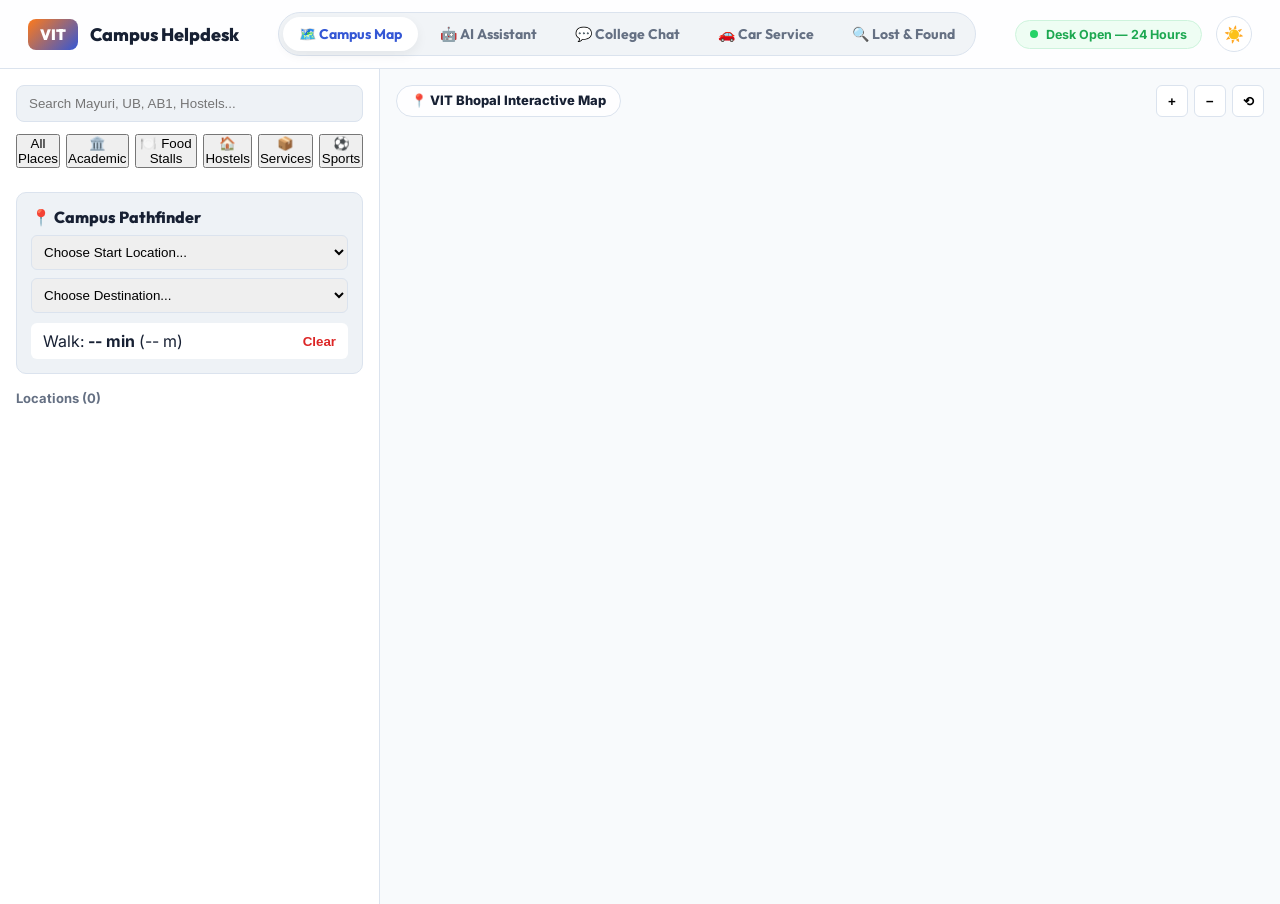
==== static/index.html @ ee166985 "Add explicit College Chat button in topbar navigation" ====
<!DOCTYPE html>
<html lang="en">
<head>
<meta charset="UTF-8">
<meta name="viewport" content="width=device-width, initial-scale=1.0">
<title>VIT Bhopal — Unified Campus Helpdesk</title>
<link rel="preconnect" href="https://fonts.googleapis.com">
<link href="https://fonts.googleapis.com/css2?family=Outfit:wght@500;600;700;800;900&family=Inter:wght@400;500;600;700&display=swap" rel="stylesheet">
<link rel="stylesheet" href="/map-assets/styles.css">
<style>
  :root {
    --bg-main: #eef2f6;
    --bg-panel: #ffffff;
    --bg-card: #ffffff;
    --bg-card-hover: #f8fafc;
    --border-line: #dbe3ee;
    --text-main: #172033;
    --text-muted: #657083;
    --vit-orange: #ff7a1a;
    --vit-orange-soft: #fff1e6;
    --vit-blue: #3457d5;
    --vit-green: #138a5b;
    --wa-green: #25d366;
    --wa-green-dark: #1da851;
    --shadow-main: 0 18px 45px rgba(34, 45, 70, 0.08);
  }

  body.dark-theme {
    --bg-main: #0f172a;
    --bg-panel: #1e293b;
    --bg-card: #1e293b;
    --bg-card-hover: #334155;
    --border-line: #334155;
    --text-main: #f8fafc;
    --text-muted: #94a3b8;
  }

  * { box-sizing: border-box; margin: 0; padding: 0; }
  body {
    background: var(--bg-main);
    color: var(--text-main);
    font-family: 'Inter', system-ui, sans-serif;
    min-height: 100vh;
    display: flex;
    flex-direction: column;
  }

  /* Top Navigation Bar */
  .topbar {
    position: sticky;
    top: 0;
    z-index: 100;
    display: flex;
    align-items: center;
    justify-content: space-between;
    gap: 16px;
    padding: 12px 28px;
    background: rgba(255, 255, 255, 0.92);
    border-bottom: 1px solid var(--border-line);
    backdrop-filter: blur(16px);
  }
  body.dark-theme .topbar {
    background: rgba(30, 41, 59, 0.92);
  }

  .brand {
    display: flex;
    align-items: center;
    gap: 12px;
    font-size: 18px;
    font-weight: 800;
    font-family: 'Outfit', sans-serif;
    cursor: pointer;
  }
  .brand-badge {
    background: linear-gradient(135deg, var(--vit-orange), var(--vit-blue));
    color: #fff;
    padding: 6px 12px;
    border-radius: 8px;
    font-size: 15px;
    font-weight: 900;
  }

  .nav-tabs {
    display: flex;
    gap: 6px;
    background: rgba(238, 242, 246, 0.8);
    padding: 4px;
    border-radius: 100px;
    border: 1px solid var(--border-line);
  }
  body.dark-theme .nav-tabs {
    background: rgba(15, 23, 42, 0.6);
  }

  .tab-btn {
    display: flex;
    align-items: center;
    gap: 8px;
    padding: 8px 16px;
    border-radius: 100px;
    border: none;
    background: transparent;
    color: var(--text-muted);
    font-family: 'Outfit', sans-serif;
    font-weight: 700;
    font-size: 14px;
    cursor: pointer;
    transition: all 0.2s ease;
  }
  .tab-btn:hover {
    color: var(--vit-blue);
    background: rgba(52, 87, 213, 0.08);
  }
  .tab-btn.active {
    background: var(--bg-panel);
    color: var(--vit-blue);
    box-shadow: 0 4px 12px rgba(0, 0, 0, 0.06);
  }

  .header-actions {
    display: flex;
    align-items: center;
    gap: 14px;
  }
  .status-pill-head {
    display: flex;
    align-items: center;
    gap: 8px;
    background: #eefdf3;
    color: var(--wa-green-dark);
    border: 1px solid #cdf3dc;
    padding: 6px 14px;
    border-radius: 100px;
    font-size: 12.5px;
    font-weight: 700;
  }
  .pulse-dot-head {
    width: 8px; height: 8px; border-radius: 50%;
    background: var(--wa-green);
    animation: pulseHead 2s infinite;
  }
  @keyframes pulseHead {
    0%, 100% { opacity: 1; transform: scale(1); }
    50% { opacity: 0.5; transform: scale(0.85); }
  }

  .theme-btn {
    background: var(--bg-panel);
    border: 1px solid var(--border-line);
    color: var(--text-main);
    width: 36px; height: 36px;
    border-radius: 50%;
    display: grid; place-items: center;
    cursor: pointer; font-size: 16px;
  }

  /* Main Single-Page Container */
  .main-app-container {
    flex: 1;
    display: flex;
    flex-direction: column;
    width: 100%;
  }

  /* Section Wrappers */
  .app-section {
    display: none;
    width: 100%;
    flex: 1;
    animation: fadeIn 0.25s ease-out;
  }
  .app-section.active {
    display: flex;
    flex-direction: column;
  }
  @keyframes fadeIn {
    from { opacity: 0; transform: translateY(6px); }
    to { opacity: 1; transform: translateY(0); }
  }

  /* --- MAP SECTION STYLES --- */
  .map-section-wrap {
    display: flex;
    height: calc(100vh - 65px);
    width: 100%;
    overflow: hidden;
  }

  /* --- CHATBOT SECTION STYLES --- */
  .chat-section-wrap {
    max-width: 1100px;
    width: calc(100% - 32px);
    margin: 24px auto 40px;
    background: var(--bg-panel);
    border: 1px solid var(--border-line);
    border-radius: 16px;
    box-shadow: var(--shadow-main);
    overflow: hidden;
    display: flex;
    flex-direction: column;
    min-height: 620px;
  }
  .chat-mode-tabs {
    display: flex;
    border-bottom: 1px solid var(--border-line);
    background: rgba(0, 0, 0, 0.02);
  }
  .chat-mode-btn {
    flex: 1;
    padding: 16px;
    border: none;
    background: transparent;
    font-family: 'Outfit', sans-serif;
    font-weight: 800;
    font-size: 15px;
    color: var(--text-muted);
    cursor: pointer;
    border-bottom: 3px solid transparent;
  }
  .chat-mode-btn.active {
    color: var(--vit-blue);
    border-bottom-color: var(--vit-blue);
    background: var(--bg-panel);
  }

  .ai-chat-body {
    display: flex;
    flex-direction: column;
    height: 540px;
  }
  .chat-messages-container {
    flex: 1;
    padding: 20px;
    overflow-y: auto;
    display: flex;
    flex-direction: column;
    gap: 16px;
  }
  .chat-bubble {
    max-width: 78%;
    padding: 14px 18px;
    border-radius: 14px;
    font-size: 14.5px;
    line-height: 1.6;
  }
  .chat-bubble.user {
    align-self: flex-end;
    background: var(--vit-blue);
    color: #fff;
    border-bottom-right-radius: 4px;
  }
  .chat-bubble.ai {
    align-self: flex-start;
    background: var(--bg-card-hover);
    border: 1px solid var(--border-line);
    color: var(--text-main);
    border-bottom-left-radius: 4px;
  }
  .dept-tag {
    display: inline-block;
    background: var(--vit-orange-soft);
    color: var(--vit-orange);
    font-weight: 800;
    font-size: 11px;
    padding: 3px 8px;
    border-radius: 6px;
    margin-bottom: 6px;
  }

  .chat-input-bar {
    display: flex;
    gap: 12px;
    padding: 16px 20px;
    border-top: 1px solid var(--border-line);
    background: var(--bg-panel);
  }
  .chat-input-bar input {
    flex: 1;
    padding: 12px 18px;
    border-radius: 100px;
    border: 1px solid var(--border-line);
    outline: none;
    font-size: 14.5px;
    background: var(--bg-main);
    color: var(--text-main);
  }
  .chat-send-btn {
    background: var(--vit-blue);
    color: #fff;
    border: none;
    padding: 12px 24px;
    border-radius: 100px;
    font-family: 'Outfit', sans-serif;
    font-weight: 800;
    cursor: pointer;
  }

  .student-iframe-container {
    width: 100%;
    height: 560px;
    border: none;
  }

  /* --- CAB SECTION STYLES --- */
  .cab-section-wrap {
    max-width: 1180px;
    width: calc(100% - 32px);
    margin: 24px auto 40px;
  }
  .cab-header {
    display: flex;
    justify-content: space-between;
    align-items: center;
    flex-wrap: wrap;
    gap: 16px;
    margin-bottom: 24px;
  }
  .cab-header h1 {
    font-family: 'Outfit', sans-serif;
    font-size: 28px;
    font-weight: 800;
  }
  .cab-controls {
    display: flex;
    gap: 12px;
    flex-wrap: wrap;
    margin-bottom: 24px;
    align-items: center;
  }
  .cab-search-input {
    flex: 1;
    min-width: 240px;
    padding: 12px 16px;
    border-radius: 10px;
    border: 1px solid var(--border-line);
    background: var(--bg-panel);
    color: var(--text-main);
    outline: none;
  }
  .fuel-chip-btn {
    background: var(--bg-panel);
    border: 1px solid var(--border-line);
    color: var(--text-muted);
    padding: 9px 14px;
    border-radius: 8px;
    cursor: pointer;
    font-weight: 700;
    font-size: 13px;
  }
  .fuel-chip-btn.active {
    background: var(--vit-orange-soft);
    border-color: var(--vit-orange);
    color: var(--vit-orange);
  }

  .cab-grid {
    display: grid;
    grid-template-columns: repeat(auto-fill, minmax(260px, 1fr));
    gap: 20px;
  }
  .cab-card {
    background: var(--bg-panel);
    border: 1px solid var(--border-line);
    border-radius: 12px;
    overflow: hidden;
    display: flex;
    flex-direction: column;
    box-shadow: var(--shadow-main);
    transition: transform 0.2s ease;
  }
  .cab-card:hover {
    transform: translateY(-4px);
  }
  .cab-card-img {
    aspect-ratio: 4/3;
    width: 100%;
    object-fit: cover;
    background: #cbd5e1;
  }
  .cab-card-body {
    padding: 16px;
    display: flex;
    flex-direction: column;
    gap: 8px;
    flex: 1;
  }
  .cab-card-body h3 {
    font-family: 'Outfit', sans-serif;
    font-size: 18px;
    font-weight: 800;
  }
  .cab-price {
    font-size: 20px;
    font-weight: 900;
    color: var(--text-main);
  }
  .wa-book-btn {
    margin-top: auto;
    background: var(--wa-green);
    color: #fff;
    text-decoration: none;
    text-align: center;
    padding: 11px;
    border-radius: 8px;
    font-weight: 800;
    display: flex;
    align-items: center;
    justify-content: center;
    gap: 8px;
  }
  .wa-book-btn:hover {
    background: var(--wa-green-dark);
  }

  /* --- LOST & FOUND SECTION STYLES --- */
  .lf-section-wrap {
    max-width: 1100px;
    width: calc(100% - 32px);
    margin: 24px auto 40px;
    display: flex;
    flex-direction: column;
    gap: 24px;
  }
  .lf-header h1 {
    font-family: 'Outfit', sans-serif;
    font-size: 28px;
    font-weight: 800;
  }
  .lf-card-panel {
    background: var(--bg-panel);
    border: 1px solid var(--border-line);
    border-radius: 14px;
    padding: 24px;
    box-shadow: var(--shadow-main);
  }
  .lf-form-grid {
    display: grid;
    grid-template-columns: repeat(auto-fit, minmax(220px, 1fr));
    gap: 16px;
    margin-top: 16px;
  }
  .form-group {
    display: flex;
    flex-direction: column;
    gap: 6px;
  }
  .form-group label {
    font-size: 13px;
    font-weight: 700;
    color: var(--text-muted);
  }
  .form-group input, .form-group select, .form-group textarea {
    padding: 10px 14px;
    border-radius: 8px;
    border: 1px solid var(--border-line);
    background: var(--bg-main);
    color: var(--text-main);
    outline: none;
    font-family: inherit;
  }
  .lf-submit-btn {
    background: var(--vit-blue);
    color: #fff;
    border: none;
    padding: 12px 24px;
    border-radius: 8px;
    font-family: 'Outfit', sans-serif;
    font-weight: 800;
    cursor: pointer;
    margin-top: 16px;
  }

  .match-alert-box {
    background: #eff6ff;
    border: 1px solid #bfdbfe;
    border-radius: 12px;
    padding: 16px;
    margin-top: 16px;
  }
  .match-alert-box h4 {
    color: #1e40af;
    margin-bottom: 8px;
  }

  .items-list-grid {
    display: grid;
    grid-template-columns: repeat(auto-fill, minmax(300px, 1fr));
    gap: 16px;
    margin-top: 16px;
  }
  .item-card {
    background: var(--bg-main);
    border: 1px solid var(--border-line);
    border-radius: 10px;
    padding: 16px;
    display: flex;
    flex-direction: column;
    gap: 8px;
  }
  .item-tag-lost { background: #fee2e2; color: #991b1b; padding: 3px 8px; border-radius: 6px; font-weight: 800; font-size: 11px; align-self: flex-start; }
  .item-tag-found { background: #dcfce7; color: #166534; padding: 3px 8px; border-radius: 6px; font-weight: 800; font-size: 11px; align-self: flex-start; }
  .item-tag-resolved { background: #e2e8f0; color: #475569; padding: 3px 8px; border-radius: 6px; font-weight: 800; font-size: 11px; align-self: flex-start; }

  @media (max-width: 860px) {
    .topbar { flex-direction: column; align-items: flex-start; gap: 12px; }
    .nav-tabs { width: 100%; overflow-x: auto; }
    .map-section-wrap { height: auto; flex-direction: column; }
  }
</style>
</head>
<body class="light-theme">

<!-- Unified Topbar -->
<header class="topbar">
  <div class="brand" onclick="switchTab('map')">
    <span class="brand-badge">VIT</span>
    <span>Campus Helpdesk</span>
  </div>

  <nav class="nav-tabs">
    <button class="tab-btn active" data-tab="map" onclick="switchTab('map')">🗺️ Campus Map</button>
    <button class="tab-btn" data-tab="chat" onclick="switchTab('chat')">🤖 AI Assistant</button>
    <button class="tab-btn" data-tab="community" onclick="switchTab('community')">💬 College Chat</button>
    <button class="tab-btn" data-tab="cabs" onclick="switchTab('cabs')">🚗 Car Service</button>
    <button class="tab-btn" data-tab="lostfound" onclick="switchTab('lostfound')">🔍 Lost & Found</button>
  </nav>

  <div class="header-actions">
    <div class="status-pill-head">
      <span class="pulse-dot-head"></span> Desk Open — 24 Hours
    </div>
    <button class="theme-btn" id="themeToggleBtn" title="Toggle Theme">☀️</button>
  </div>
</header>

<!-- Main Container for All 4 Single Page Features -->
<div class="main-app-container">

  <!-- ================= SECTION 1: CAMPUS MAP ================= -->
  <section id="section-map" class="app-section active">
    <div class="map-section-wrap">
      <!-- Sidebar Control Panel -->
      <aside class="sidebar-panel" style="width: 380px; shrink: 0; overflow-y: auto; background: var(--bg-panel); border-right: 1px solid var(--border-line); padding: 16px;">
        <div class="panel-section search-section">
          <div class="search-input-wrapper" style="position: relative; margin-bottom: 12px;">
            <input type="text" id="searchInput" placeholder="Search Mayuri, UB, AB1, Hostels..." style="width: 100%; padding: 10px 12px; border-radius: 8px; border: 1px solid var(--border-line); outline: none; background: var(--bg-main); color: var(--text-main);" />
          </div>

          <div class="filter-scroll" style="display: flex; gap: 6px; overflow-x: auto; padding-bottom: 8px;">
            <button class="filter-chip active" data-cat="all">All Places</button>
            <button class="filter-chip" data-cat="academic">🏛️ Academic</button>
            <button class="filter-chip" data-cat="food">🍽️ Food Stalls</button>
            <button class="filter-chip" data-cat="hostel">🏠 Hostels</button>
            <button class="filter-chip" data-cat="services">📦 Services</button>
            <button class="filter-chip" data-cat="sports">⚽ Sports</button>
          </div>
        </div>

        <!-- Campus Pathfinder -->
        <div class="panel-section route-section" style="margin-top: 16px; padding: 14px; background: var(--bg-main); border-radius: 10px; border: 1px solid var(--border-line);">
          <div style="font-weight: 800; font-family: 'Outfit', sans-serif; margin-bottom: 8px; display: flex; align-items: center; gap: 6px;">📍 Campus Pathfinder</div>
          <div class="route-inputs" style="display: flex; flex-direction: column; gap: 8px;">
            <select id="routeStart" style="padding: 8px; border-radius: 6px; border: 1px solid var(--border-line); outline: none;"><option value="">Choose Start Location...</option></select>
            <select id="routeEnd" style="padding: 8px; border-radius: 6px; border: 1px solid var(--border-line); outline: none;"><option value="">Choose Destination...</option></select>
          </div>
          <div id="routeInfo" class="route-info hidden" style="margin-top: 10px; display: flex; justify-content: space-between; align-items: center; background: var(--bg-panel); padding: 8px 12px; border-radius: 6px;">
            <div>Walk: <strong id="routeTime">-- min</strong> (<span id="routeDist">-- m</span>)</div>
            <button id="clearRouteBtn" style="background: none; border: none; color: #dc2626; font-weight: 800; cursor: pointer;">Clear</button>
          </div>
        </div>

        <!-- Building Cards List -->
        <div style="margin-top: 16px;">
          <div style="font-size: 13px; font-weight: 700; color: var(--text-muted); margin-bottom: 8px;">Locations (<span id="locationCount">0</span>)</div>
          <div class="building-list" id="buildingList" style="display: flex; flex-direction: column; gap: 8px;"></div>
        </div>
      </aside>

      <!-- Interactive Map Viewport -->
      <section class="map-viewport-container" style="flex: 1; position: relative; background: #f8fafc;">
        <div class="map-toolbar" style="position: absolute; top: 16px; left: 16px; right: 16px; z-index: 10; display: flex; justify-content: space-between; pointer-events: none;">
          <div style="background: rgba(255,255,255,0.9); padding: 6px 14px; border-radius: 100px; font-weight: 800; font-size: 13px; pointer-events: auto; border: 1px solid var(--border-line);">📍 VIT Bhopal Interactive Map</div>
          <div style="display: flex; gap: 6px; pointer-events: auto;">
            <button id="zoomInBtn" class="zoom-btn" style="width:32px; height:32px; border-radius:6px; border:1px solid var(--border-line); background:#fff; font-weight:800; cursor:pointer;">+</button>
            <button id="zoomOutBtn" class="zoom-btn" style="width:32px; height:32px; border-radius:6px; border:1px solid var(--border-line); background:#fff; font-weight:800; cursor:pointer;">−</button>
            <button id="resetMapBtn" class="zoom-btn" style="width:32px; height:32px; border-radius:6px; border:1px solid var(--border-line); background:#fff; font-weight:800; cursor:pointer;">⟲</button>
          </div>
        </div>

        <div class="map-stage" id="mapStage" style="width: 100%; height: 100%; overflow: auto; display: flex; justify-content: center; align-items: center;">
          <div class="map-canvas-wrapper" id="mapWrapper">
            <svg id="campusSvgMap" class="campus-svg" viewBox="0 0 1400 900" xmlns="http://www.w3.org/2000/svg" style="max-width: 100%; height: auto;">
              <defs>
                <linearGradient id="lawnGrad" x1="0%" y1="0%" x2="100%" y2="100%">
                  <stop offset="0%" stop-color="#eefdf3"/>
                  <stop offset="100%" stop-color="#dcfce7"/>
                </linearGradient>
              </defs>

              <rect width="1400" height="900" fill="#ffffff" class="map-bg-surface"/>
              <path d="M 120 120 Q 400 80 650 180 T 1150 220 L 1180 780 Q 800 850 380 800 Z" fill="url(#lawnGrad)" stroke="#bbf7d0" stroke-width="2"/>
              <path d="M 220 220 L 520 220 L 520 480 L 220 480 Z" fill="#dcfce7" stroke="#86efac" stroke-width="1.5"/>
              <path d="M 680 500 C 750 450, 950 480, 1050 580 C 1100 680, 900 800, 750 750 C 650 700, 620 580, 680 500 Z" fill="#e0f2fe" stroke="#7dd3fc" stroke-width="2"/>

              <!-- Main Roads -->
              <path d="M 50 820 Q 200 800 350 780 L 400 720 L 400 250 L 480 180 L 850 180 L 980 230 L 1020 480 L 1020 700 L 400 720" fill="none" stroke="#e2e8f0" stroke-width="48" stroke-linejoin="round" stroke-linecap="round"/>
              <path d="M 50 820 Q 200 800 350 780 L 400 720 L 400 250 L 480 180 L 850 180 L 980 230 L 1020 480 L 1020 700 L 400 720" fill="none" stroke="#475569" stroke-width="36" stroke-linejoin="round" stroke-linecap="round"/>
              <path d="M 50 820 Q 200 800 350 780 L 400 720 L 400 250 L 480 180 L 850 180 L 980 230 L 1020 480 L 1020 700 L 400 720" fill="none" stroke="#f59e0b" stroke-width="2.5" stroke-dasharray="10 10"/>

              <path d="M 400 450 L 720 450 L 720 700" fill="none" stroke="#64748b" stroke-width="24" stroke-linejoin="round"/>
              <path d="M 720 450 L 980 230" fill="none" stroke="#64748b" stroke-width="20" stroke-linejoin="round"/>

              <path id="routePolyline" d="" fill="none" stroke="#0284c7" stroke-width="8" stroke-linecap="round" stroke-linejoin="round"/>

              <g id="svgBuildingsGroup">
                <!-- AB1 -->
                <g class="building-node" data-id="ab1" transform="translate(670, 110)" style="cursor:pointer;">
                  <rect x="0" y="0" width="180" height="95" rx="8" fill="#ffffff" stroke="#ff7a1a" stroke-width="3"/>
                  <text x="90" y="50" fill="#1c1f26" font-family="'Outfit', sans-serif" font-weight="900" font-size="16" text-anchor="middle">AB1</text>
                  <text x="90" y="115" fill="#1c1f26" font-family="'Outfit', sans-serif" font-weight="700" font-size="13" text-anchor="middle">Academic Block 1</text>
                </g>

                <!-- Mayuri AB -->
                <g class="building-node food-node" data-id="mayuri_ab" transform="translate(630, 175)" style="cursor:pointer;">
                  <rect x="0" y="0" width="70" height="40" rx="6" fill="#fff7ed" stroke="#f97316" stroke-width="2"/>
                  <text x="35" y="24" fill="#ea580c" font-family="'Outfit', sans-serif" font-weight="800" font-size="11" text-anchor="middle">MAYURI</text>
                </g>

                <!-- UB -->
                <g class="building-node food-node" data-id="ub_ab" transform="translate(675, 230)" style="cursor:pointer;">
                  <circle cx="25" cy="25" r="22" fill="#dcfce7" stroke="#16a34a" stroke-width="2"/>
                  <text x="25" y="28" fill="#15803d" font-family="'Outfit', sans-serif" font-weight="800" font-size="11" text-anchor="middle">UB 🌳</text>
                </g>

                <!-- AB Dakshin -->
                <g class="building-node food-node" data-id="ab_dakshin" transform="translate(860, 205)" style="cursor:pointer;">
                  <rect x="0" y="0" width="75" height="38" rx="6" fill="#fef3c7" stroke="#d97706" stroke-width="2"/>
                  <text x="37" y="23" fill="#b45309" font-family="'Outfit', sans-serif" font-weight="800" font-size="10" text-anchor="middle">DAKSHIN</text>
                </g>

                <!-- AB2 -->
                <g class="building-node" data-id="ab2" transform="translate(980, 110)" style="cursor:pointer;">
                  <rect x="0" y="0" width="130" height="75" rx="6" fill="#ffffff" stroke="#2563eb" stroke-width="2"/>
                  <text x="65" y="43" fill="#1d4ed8" font-family="'Outfit', sans-serif" font-weight="800" font-size="14" text-anchor="middle">AB2</text>
                  <text x="65" y="94" fill="#1c1f26" font-family="'Outfit', sans-serif" font-weight="700" font-size="12" text-anchor="middle">Academic Block 2</text>
                </g>

                <!-- Mayuri AB2 -->
                <g class="building-node food-node" data-id="mayuri_ab2" transform="translate(1045, 195)" style="cursor:pointer;">
                  <rect x="0" y="0" width="75" height="38" rx="6" fill="#fff7ed" stroke="#f97316" stroke-width="2"/>
                  <text x="37" y="23" fill="#ea580c" font-family="'Outfit', sans-serif" font-weight="800" font-size="10" text-anchor="middle">MAYURI AB2</text>
                </g>

                <!-- Architecture -->
                <g class="building-node" data-id="archblock" transform="translate(920, 270)" style="cursor:pointer;">
                  <rect x="0" y="0" width="110" height="110" rx="6" fill="#ffffff" stroke="#0284c7" stroke-width="2"/>
                  <text x="55" y="60" fill="#0284c7" font-family="'Outfit', sans-serif" font-weight="800" font-size="12" text-anchor="middle">ARCHITECTURE</text>
                </g>

                <!-- Library -->
                <g class="building-node" data-id="library" transform="translate(720, 260)" style="cursor:pointer;">
                  <circle cx="45" cy="45" r="40" fill="#ffffff" stroke="#9333ea" stroke-width="2"/>
                  <text x="45" y="50" fill="#7e22ce" font-family="'Outfit', sans-serif" font-weight="800" font-size="11" text-anchor="middle">LIBRARY 📚</text>
                </g>

                <!-- Bistro -->
                <g class="building-node food-node" data-id="bistro" transform="translate(545, 360)" style="cursor:pointer;">
                  <rect x="0" y="0" width="70" height="38" rx="6" fill="#fcf6bd" stroke="#eab308" stroke-width="2"/>
                  <text x="35" y="23" fill="#a16207" font-family="'Outfit', sans-serif" font-weight="800" font-size="11" text-anchor="middle">BISTRO 🍕</text>
                </g>

                <!-- Food Court -->
                <g class="building-node" data-id="foodcourt" transform="translate(420, 400)" style="cursor:pointer;">
                  <rect x="0" y="0" width="150" height="85" rx="8" fill="#ffffff" stroke="#ea580c" stroke-width="2"/>
                  <text x="75" y="48" fill="#ea580c" font-family="'Outfit', sans-serif" font-weight="800" font-size="12" text-anchor="middle">FOOD COURT 🍽️</text>
                </g>

                <!-- Parcel Hub -->
                <g class="building-node" data-id="parcel" transform="translate(600, 420)" style="cursor:pointer;">
                  <rect x="0" y="0" width="70" height="48" rx="6" fill="#ffffff" stroke="#d97706" stroke-width="2"/>
                  <text x="35" y="28" font-size="16" text-anchor="middle">📦</text>
                </g>

                <!-- Boys Hostels -->
                <g class="building-node" data-id="boyshostel" transform="translate(980, 520)" style="cursor:pointer;">
                  <rect x="0" y="0" width="150" height="130" rx="8" fill="#ffffff" stroke="#059669" stroke-width="2"/>
                  <text x="75" y="70" fill="#059669" font-family="'Outfit', sans-serif" font-weight="800" font-size="13" text-anchor="middle">BOYS HOSTELS</text>
                </g>

                <!-- Girls Hostels -->
                <g class="building-node" data-id="girlshostel" transform="translate(740, 560)" style="cursor:pointer;">
                  <rect x="0" y="0" width="130" height="100" rx="8" fill="#ffffff" stroke="#db2777" stroke-width="2"/>
                  <text x="65" y="55" fill="#db2777" font-family="'Outfit', sans-serif" font-weight="800" font-size="12" text-anchor="middle">GIRLS HOSTELS</text>
                </g>

                <!-- Health & Pharmacy -->
                <g class="building-node" data-id="pharmacy" transform="translate(260, 310)" style="cursor:pointer;">
                  <circle cx="35" cy="35" r="28" fill="#ffffff" stroke="#dc2626" stroke-width="2"/>
                  <text x="35" y="40" fill="#dc2626" font-size="18" text-anchor="middle">🩺</text>
                </g>

                <!-- Sports Complex -->
                <g class="building-node" data-id="sports" transform="translate(480, 560)" style="cursor:pointer;">
                  <rect x="0" y="0" width="170" height="100" rx="10" fill="#166534" stroke="#22c55e" stroke-width="2"/>
                  <text x="85" y="55" fill="#ffffff" font-family="'Outfit', sans-serif" font-weight="800" font-size="13" text-anchor="middle">SPORTS COMPLEX ⚽</text>
                </g>

                <!-- Main Gate -->
                <g class="building-node" data-id="maingate" transform="translate(180, 750)" style="cursor:pointer;">
                  <rect x="0" y="0" width="90" height="50" rx="6" fill="#ffffff" stroke="#475569" stroke-width="2"/>
                  <text x="45" y="32" fill="#475569" font-size="16" text-anchor="middle">🛡️ MAIN GATE</text>
                </g>
              </g>

              <g id="svgPinsGroup"></g>
            </svg>
          </div>
        </div>
      </section>
    </div>
  </section>

  <!-- ================= SECTION 2: CHATBOT ================= -->
  <section id="section-chat" class="app-section">
    <div class="chat-section-wrap">
      <div class="chat-mode-tabs">
        <button class="chat-mode-btn active" id="modeAiBtn" onclick="switchChatMode('ai')">🤖 University AI Assistant</button>
        <button class="chat-mode-btn" id="modeLiveBtn" onclick="switchChatMode('live')">💬 Live Student Chat Room</button>
      </div>

      <!-- AI Assistant Tab -->
      <div id="chat-mode-ai" class="ai-chat-body">
        <div class="chat-messages-container" id="aiChatMessages">
          <div class="chat-bubble ai">
            <span class="dept-tag">AI Helpdesk</span><br>
            Hello! I am your VIT Bhopal AI Campus Assistant. Ask me anything about admissions, hostels, examinations, fee structure, or campus facilities!
          </div>
        </div>
        <form class="chat-input-bar" id="aiChatForm" onsubmit="handleAiChatSubmit(event)">
          <input type="text" id="aiChatInput" placeholder="Ask a question (e.g., hostel mess rules, cab booking, library hours)..." required />
          <button type="submit" class="chat-send-btn">Send Q&amp;A</button>
        </form>
      </div>

      <!-- Live Student Chat Tab -->
      <div id="chat-mode-live" style="display: none; flex-direction: column; height: 540px;">
        <div class="chat-messages-container" id="communityChatMessages" style="flex: 1; padding: 20px; overflow-y: auto; display: flex; flex-direction: column; gap: 12px;">
          <!-- Loaded dynamically from /api/community-chat -->
        </div>
        <form class="chat-input-bar" id="communityChatForm" onsubmit="handleCommunityChatSubmit(event)" style="display: flex; gap: 8px;">
          <input type="text" id="commStudentName" placeholder="Your Name" value="Student" style="width: 140px; shrink: 0; padding: 12px 14px; border-radius: 100px; border: 1px solid var(--border-line); outline: none; font-size: 14px;" required />
          <input type="text" id="commMsgInput" placeholder="Type a message to the student community..." style="flex: 1; padding: 12px 18px; border-radius: 100px; border: 1px solid var(--border-line); outline: none; font-size: 14.5px;" required />
          <button type="submit" class="chat-send-btn">Post 💬</button>
        </form>
      </div>
    </div>
  </section>

  <!-- ================= SECTION 2B: COLLEGE COMMUNITY CHAT ================= -->
  <section id="section-community" class="app-section">
    <div class="chat-section-wrap">
      <div style="padding: 16px 20px; border-bottom: 1px solid var(--border-line); background: var(--bg-panel); display: flex; justify-content: space-between; align-items: center;">
        <div>
          <h2 style="font-family: 'Outfit', sans-serif; font-size: 20px; font-weight: 800;">💬 Live Student College Chat</h2>
          <p style="color: var(--text-muted); font-size: 13px; margin-top: 2px;">Real-time student discussions, cab sharing, and campus announcements</p>
        </div>
        <span class="status-pill-head">● Live Feed</span>
      </div>

      <div style="display: flex; flex-direction: column; height: 520px;">
        <div class="chat-messages-container" id="sectionCommunityMessages" style="flex: 1; padding: 20px; overflow-y: auto; display: flex; flex-direction: column; gap: 12px;">
          <!-- Loaded dynamically from /api/community-chat -->
        </div>
        <form class="chat-input-bar" id="sectionCommunityForm" onsubmit="handleSectionCommunitySubmit(event)" style="display: flex; gap: 8px;">
          <input type="text" id="secCommStudentName" placeholder="Your Name" value="Student" style="width: 140px; shrink: 0; padding: 12px 14px; border-radius: 100px; border: 1px solid var(--border-line); outline: none; font-size: 14px;" required />
          <input type="text" id="secCommMsgInput" placeholder="Type a message to the student community..." style="flex: 1; padding: 12px 18px; border-radius: 100px; border: 1px solid var(--border-line); outline: none; font-size: 14.5px;" required />
          <button type="submit" class="chat-send-btn">Post Message 💬</button>
        </form>
      </div>
    </div>
  </section>

  <!-- ================= SECTION 3: CAR SERVICE & CABS ================= -->
  <section id="section-cabs" class="app-section">
    <div class="cab-section-wrap">
      <div class="cab-header">
        <div>
          <h1>🚗 Campus Cab &amp; Car Service</h1>
          <p style="color: var(--text-muted); margin-top: 4px;">24/7 Verified Campus Cabs, Self-Drive Cars, and Instant WhatsApp Desk</p>
        </div>
        <div class="status-pill-head">
          <span class="pulse-dot-head"></span> 8 Vehicles Available
        </div>
      </div>

      <div class="cab-controls">
        <input type="text" id="cabSearchInput" class="cab-search-input" placeholder="Search vehicle (Creta, Ertiga, Brezza...)" oninput="renderCabs()" />
        <div style="display: flex; gap: 6px;">
          <button class="fuel-chip-btn active" data-fuel="all" onclick="filterFuel(this, 'all')">All Fuels</button>
          <button class="fuel-chip-btn" data-fuel="petrol" onclick="filterFuel(this, 'petrol')">Petrol</button>
          <button class="fuel-chip-btn" data-fuel="diesel" onclick="filterFuel(this, 'diesel')">Diesel</button>
          <button class="fuel-chip-btn" data-fuel="cng" onclick="filterFuel(this, 'cng')">CNG</button>
        </div>
      </div>

      <div class="cab-grid" id="cabGrid"></div>
    </div>
  </section>

  <!-- ================= SECTION 4: LOST & FOUND ================= -->
  <section id="section-lostfound" class="app-section">
    <div class="lf-section-wrap">
      <div class="lf-header">
        <h1>🔍 Campus Lost &amp; Found Desk</h1>
        <p style="color: var(--text-muted); margin-top: 4px;">Report lost items, list found belongings, and let our AI matcher automatically connect you.</p>
      </div>

      <!-- Item Submission Form -->
      <div class="lf-card-panel">
        <h3 style="font-family: 'Outfit', sans-serif; font-size: 18px; margin-bottom: 4px;">Report a Lost or Found Item</h3>
        <form id="lfForm" onsubmit="handleLfSubmit(event)">
          <div class="lf-form-grid">
            <div class="form-group">
              <label>Report Type *</label>
              <select id="lfType" required>
                <option value="lost">I Lost Something</option>
                <option value="found">I Found Something</option>
              </select>
            </div>
            <div class="form-group">
              <label>Item Name *</label>
              <input type="text" id="lfTitle" placeholder="e.g. Blue HP Laptop Bag, Boat Airopes" required />
            </div>
            <div class="form-group">
              <label>Category</label>
              <select id="lfCategory">
                <option value="Electronics">Electronics</option>
                <option value="Documents/Cards">Documents / ID Cards</option>
                <option value="Clothing/Bags">Clothing / Bags</option>
                <option value="Keys/Wallets">Keys / Wallets</option>
                <option value="Others">Others</option>
              </select>
            </div>
            <div class="form-group">
              <label>Location</label>
              <input type="text" id="lfLocation" placeholder="e.g. AB1 Lab 204, Mayuri Canteen" />
            </div>
            <div class="form-group">
              <label>Your Name *</label>
              <input type="text" id="lfOwnerName" placeholder="Student Name" required />
            </div>
            <div class="form-group">
              <label>Contact Number / WhatsApp *</label>
              <input type="text" id="lfContact" placeholder="+91 98765 43210" required />
            </div>
          </div>
          <div class="form-group" style="margin-top: 12px;">
            <label>Item Description *</label>
            <textarea id="lfDescription" rows="2" placeholder="Provide distinct colors, serial numbers, stickers, or details..." required></textarea>
          </div>
          <button type="submit" class="lf-submit-btn">Submit Report &amp; Run AI Matcher</button>
        </form>

        <div id="lfMatchResults"></div>
      </div>

      <!-- Items List -->
      <div class="lf-card-panel">
        <div style="display: flex; justify-content: space-between; align-items: center; margin-bottom: 16px;">
          <h3 style="font-family: 'Outfit', sans-serif; font-size: 18px;">Recent Campus Reports</h3>
          <div style="display: flex; gap: 6px;">
            <button class="fuel-chip-btn active" onclick="filterLfItems(this, 'all')">All Items</button>
            <button class="fuel-chip-btn" onclick="filterLfItems(this, 'lost')">Lost</button>
            <button class="fuel-chip-btn" onclick="filterLfItems(this, 'found')">Found</button>
          </div>
        </div>
        <div class="items-list-grid" id="lfItemsGrid"></div>
      </div>
    </div>
  </section>

</div>

<!-- Building Detail Modal -->
<div id="detailModal" class="modal-overlay hidden" style="position: fixed; inset: 0; z-index: 200; background: rgba(0,0,0,0.5); display: flex; justify-content: center; align-items: center; opacity: 0; pointer-events: none; transition: opacity 0.2s;">
  <div class="modal-card" style="background: var(--bg-panel); width: min(500px, calc(100% - 32px)); padding: 24px; border-radius: 16px; position: relative;">
    <button id="closeModalBtn" style="position: absolute; top: 16px; right: 16px; border: none; background: none; font-size: 24px; cursor: pointer; color: var(--text-muted);">&times;</button>
    <span id="modalCategoryBadge" class="dept-tag">Academic</span>
    <h2 id="modalTitle" style="font-family: 'Outfit', sans-serif; font-size: 22px; margin: 6px 0;">Academic Block 1</h2>
    <p id="modalTagline" style="color: var(--text-muted); font-size: 14px; margin-bottom: 12px;">Classrooms &amp; Auditorium</p>

    <div style="background: var(--bg-main); padding: 12px; border-radius: 8px; font-size: 13px; margin-bottom: 12px;">
      <div><strong>Hours:</strong> <span id="modalHours">8:00 AM - 8:00 PM</span></div>
      <div style="margin-top: 4px;"><strong>Facilities:</strong> <span id="modalFacilities">Auditorium, CS Labs</span></div>
    </div>

    <p id="modalDescription" style="font-size: 14px; line-height: 1.6; margin-bottom: 16px;"></p>

    <div style="display: flex; gap: 8px; flex-wrap: wrap;">
      <button id="modalSetStartBtn" style="flex: 1; padding: 10px; border-radius: 8px; border: 1px solid var(--border-line); background: var(--bg-main); font-weight: 700; cursor: pointer;">Start Here 🚩</button>
      <button id="modalSetEndBtn" style="flex: 1; padding: 10px; border-radius: 8px; border: none; background: var(--vit-blue); color: #fff; font-weight: 700; cursor: pointer;">Navigate 🎯</button>
    </div>
  </div>
</div>

<script src="/map-assets/buildings-data.js"></script>
<script src="/map-assets/app.js"></script>
<script>
  // Single Page Tab Navigation
  function switchTab(tabId) {
    document.querySelectorAll('.tab-btn').forEach(btn => {
      btn.classList.toggle('active', btn.dataset.tab === tabId);
    });
    document.querySelectorAll('.app-section').forEach(sec => {
      sec.classList.toggle('active', sec.id === 'section-' + tabId);
    });
    if (tabId === 'community') {
      loadSectionCommunityChat();
    }
  }

  async function loadSectionCommunityChat() {
    const box = document.getElementById('sectionCommunityMessages');
    if (!box) return;
    try {
      const res = await fetch('/api/community-chat');
      if (res.ok) {
        const data = await res.json();
        box.innerHTML = '';
        if (data.messages && data.messages.length > 0) {
          data.messages.forEach(m => {
            const div = document.createElement('div');
            div.className = 'chat-bubble ai';
            div.style.alignSelf = 'flex-start';
            div.style.maxWidth = '85%';
            div.innerHTML = `<strong style="color:var(--vit-blue);">👤 ${m.user_name}</strong> <span style="font-size:11px; color:var(--text-muted);">[${m.created_at || 'Now'}]</span><br>${m.text}`;
            box.appendChild(div);
          });
        } else {
          box.innerHTML = '<div style="text-align:center; color:var(--text-muted); padding:20px;">No community chat messages yet. Start the conversation below!</div>';
        }
        box.scrollTop = box.scrollHeight;
      }
    } catch(e) {
      console.error("Failed to load section community chat", e);
    }
  }

  async function handleSectionCommunitySubmit(e) {
    e.preventDefault();
    const nameInput = document.getElementById('secCommStudentName');
    const msgInput = document.getElementById('secCommMsgInput');
    const name = nameInput.value.trim() || 'Student';
    const text = msgInput.value.trim();
    if (!text) return;

    try {
      const res = await fetch('/api/community-chat', {
        method: 'POST',
        headers: { 'Content-Type': 'application/json' },
        body: JSON.stringify({ user_name: name, text: text })
      });
      if (res.ok) {
        msgInput.value = '';
        loadSectionCommunityChat();
      }
    } catch(e) {
      alert("Failed to post message.");
    }
  }

  // Dark/Light Theme Switcher
  const themeToggleBtn = document.getElementById('themeToggleBtn');
  themeToggleBtn.addEventListener('click', () => {
    document.body.classList.toggle('dark-theme');
    document.body.classList.toggle('light-theme');
    themeToggleBtn.textContent = document.body.classList.contains('dark-theme') ? '🌙' : '☀️';
  });

  // Chat Mode Switching (AI vs Live Student Chat)
  function switchChatMode(mode) {
    document.getElementById('modeAiBtn').classList.toggle('active', mode === 'ai');
    document.getElementById('modeLiveBtn').classList.toggle('active', mode === 'live');
    document.getElementById('chat-mode-ai').style.display = mode === 'ai' ? 'flex' : 'none';
    document.getElementById('chat-mode-live').style.display = mode === 'live' ? 'flex' : 'none';
    if (mode === 'live') loadCommunityChat();
  }

  async function loadCommunityChat() {
    const box = document.getElementById('communityChatMessages');
    try {
      const res = await fetch('/api/community-chat');
      if (res.ok) {
        const data = await res.json();
        box.innerHTML = '';
        if (data.messages && data.messages.length > 0) {
          data.messages.forEach(m => {
            const div = document.createElement('div');
            div.className = 'chat-bubble ai';
            div.style.alignSelf = 'flex-start';
            div.style.maxWidth = '85%';
            div.innerHTML = `<strong style="color:var(--vit-blue);">👤 ${m.user_name}</strong> <span style="font-size:11px; color:var(--text-muted);">[${m.created_at || 'Now'}]</span><br>${m.text}`;
            box.appendChild(div);
          });
        } else {
          box.innerHTML = '<div style="text-align:center; color:var(--text-muted); padding:20px;">No community chat messages yet. Start the conversation below!</div>';
        }
        box.scrollTop = box.scrollHeight;
      }
    } catch(e) {
      console.error("Failed to load community chat", e);
    }
  }

  async function handleCommunityChatSubmit(e) {
    e.preventDefault();
    const nameInput = document.getElementById('commStudentName');
    const msgInput = document.getElementById('commMsgInput');
    const name = nameInput.value.trim() || 'Student';
    const text = msgInput.value.trim();
    if (!text) return;

    try {
      const res = await fetch('/api/community-chat', {
        method: 'POST',
        headers: { 'Content-Type': 'application/json' },
        body: JSON.stringify({ user_name: name, text: text })
      });
      if (res.ok) {
        msgInput.value = '';
        loadCommunityChat();
      }
    } catch(e) {
      alert("Failed to post message.");
    }
  }

  // AI Chat Submit Handler
  async function handleAiChatSubmit(e) {
    e.preventDefault();
    const input = document.getElementById('aiChatInput');
    const q = input.value.trim();
    if (!q) return;

    const msgBox = document.getElementById('aiChatMessages');
    
    // Append User Bubble
    const userBubble = document.createElement('div');
    userBubble.className = 'chat-bubble user';
    userBubble.textContent = q;
    msgBox.appendChild(userBubble);
    input.value = '';
    msgBox.scrollTop = msgBox.scrollHeight;

    // Thinking Indicator
    const aiBubble = document.createElement('div');
    aiBubble.className = 'chat-bubble ai';
    aiBubble.innerHTML = '<span class="dept-tag">Searching...</span><br>Thinking...';
    msgBox.appendChild(aiBubble);
    msgBox.scrollTop = msgBox.scrollHeight;

    try {
      const res = await fetch('/api/chat', {
        method: 'POST',
        headers: { 'Content-Type': 'application/json' },
        body: JSON.stringify({ question: q })
      });
      const data = await res.json();
      aiBubble.innerHTML = `<span class="dept-tag">${data.department || 'Campus Info'}</span><br>${data.answer.replace(/\n/g, '<br>')}`;
    } catch (err) {
      aiBubble.innerHTML = `<span class="dept-tag">Notice</span><br>Connection error. Please try again.`;
    }
    msgBox.scrollTop = msgBox.scrollHeight;
  }

  // Car Service Data & Rendering
  const WA_NUMBER = "919630741753";
  const cars = [
    { name: "Ertiga", fuel: "Petrol", price: 2800, img: "/cab-assets/WhatsApp Image 2026-07-30 at 16.13.24.jpeg" },
    { name: "Punch Petrol", fuel: "Petrol", price: 3000, img: "/cab-assets/WhatsApp Image 2026-07-30 at 15.57.18.jpeg" },
    { name: "Creta Diesel", fuel: "Diesel", price: 4200, img: "/cab-assets/WhatsApp Image 2026-07-30 at 15.57.23.jpeg" },
    { name: "Creta Petrol", fuel: "Petrol", price: 4100, img: "/cab-assets/WhatsApp Image 2026-07-30 at 15.57.34.jpeg" },
    { name: "Exter CNG", fuel: "CNG", price: 3200, img: "/cab-assets/WhatsApp Image 2026-07-30 at 15.57.36.jpeg" },
    { name: "Baleno Delta Petrol+CNG", fuel: "Petrol+CNG", price: 3500, img: "/cab-assets/WhatsApp Image 2026-07-30 at 16.10.03.jpeg" },
    { name: "Fronx", fuel: "Petrol", price: 3550, img: "/cab-assets/WhatsApp Image 2026-07-30 at 15.57.23.jpeg" },
    { name: "Brezza LXI", fuel: "Petrol", price: 3100, img: "/cab-assets/WhatsApp Image 2026-07-30 at 16.10.03.jpeg" },
  ];
  let activeFuel = 'all';

  function filterFuel(btn, fuel) {
    document.querySelectorAll('.fuel-chip-btn').forEach(b => b.classList.remove('active'));
    btn.classList.add('active');
    activeFuel = fuel;
    renderCabs();
  }

  function renderCabs() {
    const grid = document.getElementById('cabGrid');
    const q = document.getElementById('cabSearchInput').value.toLowerCase().trim();
    const filtered = cars.filter(c => {
      const matchName = c.name.toLowerCase().includes(q);
      const matchFuel = activeFuel === 'all' || c.fuel.toLowerCase().includes(activeFuel);
      return matchName && matchFuel;
    });

    grid.innerHTML = '';
    if (filtered.length === 0) {
      grid.innerHTML = '<div style="grid-column: 1/-1; text-align:center; padding: 40px; color: var(--text-muted);">No vehicles match your search.</div>';
      return;
    }

    filtered.forEach(c => {
      const waMsg = encodeURIComponent(`Hi, I'd like to book the ${c.name} (24 Hours) through the Campus Help Desk.`);
      const card = document.createElement('div');
      card.className = 'cab-card';
      card.innerHTML = `
        <img src="${c.img}" alt="${c.name}" class="cab-card-img" />
        <div class="cab-card-body">
          <h3>${c.name}</h3>
          <span class="dept-tag">${c.fuel}</span>
          <div class="cab-price">₹${c.price.toLocaleString('en-IN')} <span style="font-size:12px; color:var(--text-muted); font-weight:normal;">/ 24 Hours</span></div>
          <a href="https://wa.me/${WA_NUMBER}?text=${waMsg}" target="_blank" class="wa-book-btn">Book on WhatsApp</a>
        </div>
      `;
      grid.appendChild(card);
    });
  }
  renderCabs();

  // Lost & Found Functionality
  let allLfItems = [];
  let lfFilter = 'all';

  async function loadLfItems() {
    try {
      const res = await fetch('/lost-found/items');
      if (res.ok) {
        allLfItems = await res.json();
        renderLfItems();
      }
    } catch (e) {
      console.error("Failed to fetch lost items", e);
    }
  }

  function filterLfItems(btn, filter) {
    document.querySelectorAll('#section-lostfound .fuel-chip-btn').forEach(b => b.classList.remove('active'));
    btn.classList.add('active');
    lfFilter = filter;
    renderLfItems();
  }

  function renderLfItems() {
    const grid = document.getElementById('lfItemsGrid');
    const filtered = allLfItems.filter(item => {
      if (lfFilter === 'all') return true;
      return item.type === lfFilter;
    });

    grid.innerHTML = '';
    if (filtered.length === 0) {
      grid.innerHTML = '<div style="grid-column:1/-1; text-align:center; color:var(--text-muted); padding:30px;">No items reported in this category.</div>';
      return;
    }

    filtered.forEach(item => {
      const card = document.createElement('div');
      card.className = 'item-card';
      const tagClass = item.status === 'resolved' ? 'item-tag-resolved' : (item.type === 'lost' ? 'item-tag-lost' : 'item-tag-found');
      
      const waMsg = encodeURIComponent(`Hi ${item.contact_name}, regarding your ${item.type} item "${item.title}" on Campus Helpdesk...`);

      card.innerHTML = `
        <span class="${tagClass}">${item.type.toUpperCase()} • ${item.status.toUpperCase()}</span>
        <h4 style="font-family:'Outfit',sans-serif; font-size:16px;">${item.title}</h4>
        <p style="font-size:13px; color:var(--text-muted);">${item.description}</p>
        <div style="font-size:12px; color:var(--text-muted); margin-top:auto;">
          📍 ${item.location || 'Campus'} | 👤 ${item.contact_name}
        </div>
        <div style="display:flex; gap:8px; margin-top:8px;">
          <a href="https://wa.me/${item.contact_info.replace(/[^0-9]/g, '')}?text=${waMsg}" target="_blank" style="flex:1; text-align:center; background:#25d366; color:#fff; padding:6px; border-radius:6px; font-weight:700; font-size:12px; text-decoration:none;">Connect</a>
          ${item.status === 'open' ? `<button onclick="resolveItem(${item.id})" style="border:1px solid var(--border-line); background:var(--bg-panel); padding:6px 10px; border-radius:6px; font-size:12px; cursor:pointer;">Resolve</button>` : ''}
        </div>
      `;
      grid.appendChild(card);
    });
  }

  async function handleLfSubmit(e) {
    e.preventDefault();
    const itemType = document.getElementById('lfType').value;
    const payload = {
      title: document.getElementById('lfTitle').value,
      category: document.getElementById('lfCategory').value,
      location: document.getElementById('lfLocation').value,
      description: document.getElementById('lfDescription').value,
      contact_name: document.getElementById('lfOwnerName').value,
      contact_info: document.getElementById('lfContact').value,
      date: new Date().toISOString().split('T')[0]
    };

    const endpoint = itemType === 'found' ? '/lost-found/report-found' : '/lost-found/report-lost';

    try {
      const res = await fetch(endpoint, {
        method: 'POST',
        headers: { 'Content-Type': 'application/json' },
        body: JSON.stringify(payload)
      });
      if (res.ok) {
        const item = await res.json();
        // Check AI Matcher
        const matchRes = await fetch(`/lost-found/matches/${item.id}`);
        if (matchRes.ok) {
          const matches = await matchRes.json();
          const matchBox = document.getElementById('lfMatchResults');
          if (matches && matches.length > 0) {
            matchBox.innerHTML = `
              <div class="match-alert-box">
                <h4>🎯 AI TF-IDF Match Suggestions Found (${matches.length}):</h4>
                ${matches.map(m => `
                  <div style="font-size:13px; margin-top:4px;">
                    • <strong>${m.matched_item.title}</strong> (${m.matched_item.type}) - Similarity: ${(m.score*100).toFixed(0)}%
                    <br><span style="color:var(--text-muted);">${m.matched_item.description}</span>
                  </div>
                `).join('')}
              </div>
            `;
          } else {
            matchBox.innerHTML = '<div style="margin-top:12px; color:var(--vit-green); font-size:13px; font-weight:700;">✓ Item submitted successfully! No immediate matches found.</div>';
          }
        }

        document.getElementById('lfForm').reset();
        loadLfItems();
      }
    } catch (e) {
      alert("Submission error. Please check server.");
    }
  }

  async function resolveItem(id) {
    try {
      await fetch(`/lost-found/resolve/${id}`, { method: 'POST' });
      loadLfItems();
    } catch(e) {}
  }

  loadLfItems();
</script>
</body>
</html>
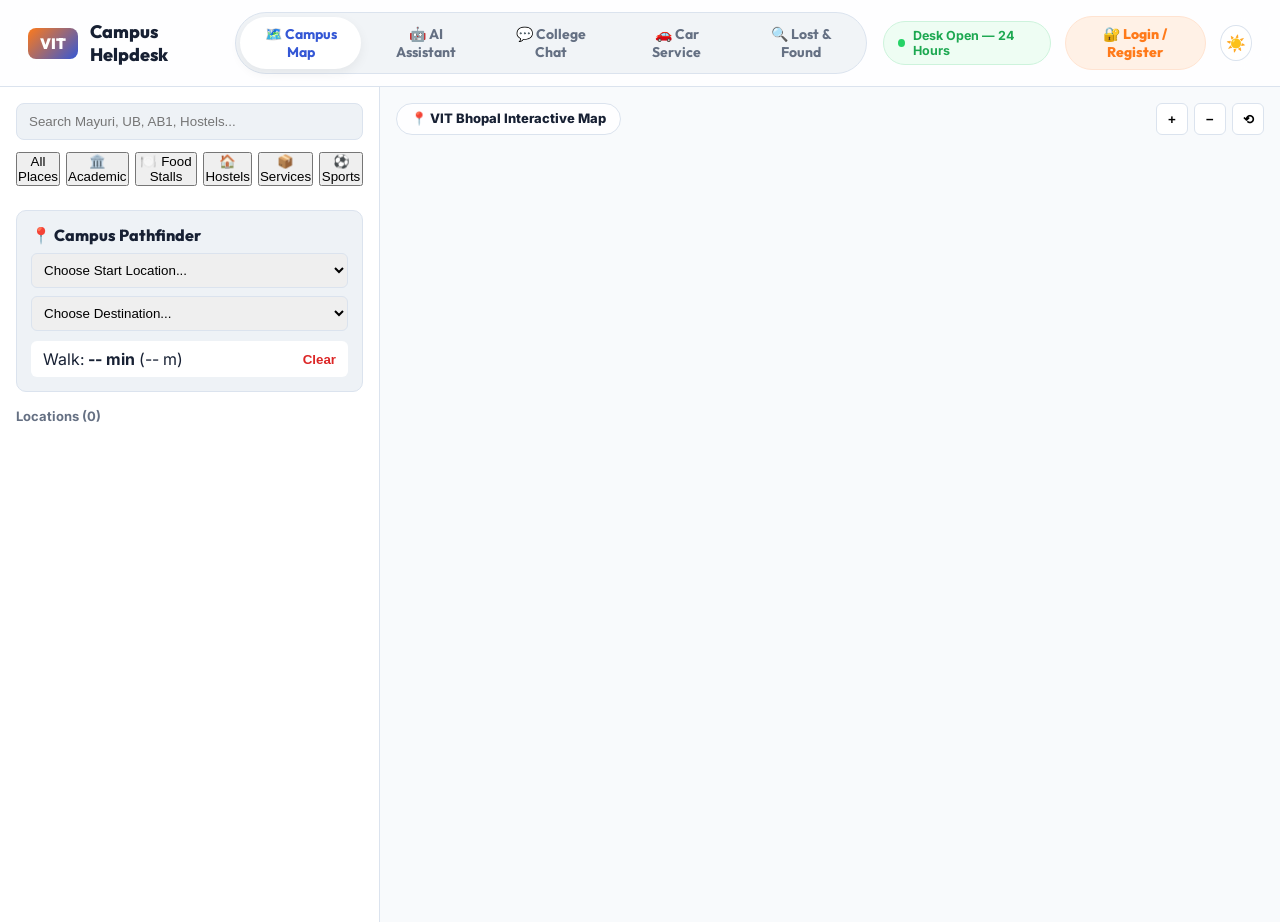
==== commit bce78d6d: "Add Login / Sign In portal tab for College Chat" ====
--- a/static/index.html
+++ b/static/index.html
@@ -530,6 +530,7 @@
     <div class="status-pill-head">
       <span class="pulse-dot-head"></span> Desk Open — 24 Hours
     </div>
+    <button class="tab-btn" onclick="switchTab('community')" style="background: var(--vit-orange-soft); color: var(--vit-orange); border: 1px solid #ffe3d1; font-weight: 800;">🔐 Login / Register</button>
     <button class="theme-btn" id="themeToggleBtn" title="Toggle Theme">☀️</button>
   </div>
 </header>
@@ -760,15 +761,18 @@
   <!-- ================= SECTION 2B: COLLEGE COMMUNITY CHAT ================= -->
   <section id="section-community" class="app-section">
     <div class="chat-section-wrap">
-      <div style="padding: 16px 20px; border-bottom: 1px solid var(--border-line); background: var(--bg-panel); display: flex; justify-content: space-between; align-items: center;">
-        <div>
-          <h2 style="font-family: 'Outfit', sans-serif; font-size: 20px; font-weight: 800;">💬 Live Student College Chat</h2>
-          <p style="color: var(--text-muted); font-size: 13px; margin-top: 2px;">Real-time student discussions, cab sharing, and campus announcements</p>
-        </div>
-        <span class="status-pill-head">● Live Feed</span>
+      <div class="chat-mode-tabs">
+        <button class="chat-mode-btn active" id="secCommPortalBtn" onclick="switchCommSubMode('portal')">🔐 Verified Student Login / Register</button>
+        <button class="chat-mode-btn" id="secCommBoardBtn" onclick="switchCommSubMode('board')">💬 Quick Community Feed</button>
       </div>
 
-      <div style="display: flex; flex-direction: column; height: 520px;">
+      <!-- Verified Student Auth & Chat Portal -->
+      <div id="comm-sub-portal" style="display: block; width: 100%; height: 580px;">
+        <iframe src="http://127.0.0.1:5000" class="student-iframe-container" style="width:100%; height:100%; border:none;" title="College Chat Login & Portal"></iframe>
+      </div>
+
+      <!-- Quick Community Feed -->
+      <div id="comm-sub-board" style="display: none; flex-direction: column; height: 580px;">
         <div class="chat-messages-container" id="sectionCommunityMessages" style="flex: 1; padding: 20px; overflow-y: auto; display: flex; flex-direction: column; gap: 12px;">
           <!-- Loaded dynamically from /api/community-chat -->
         </div>
@@ -987,6 +991,14 @@
     if (mode === 'live') loadCommunityChat();
   }
 
+  function switchCommSubMode(mode) {
+    document.getElementById('secCommPortalBtn').classList.toggle('active', mode === 'portal');
+    document.getElementById('secCommBoardBtn').classList.toggle('active', mode === 'board');
+    document.getElementById('comm-sub-portal').style.display = mode === 'portal' ? 'block' : 'none';
+    document.getElementById('comm-sub-board').style.display = mode === 'board' ? 'flex' : 'none';
+    if (mode === 'board') loadSectionCommunityChat();
+  }
+
   async function loadCommunityChat() {
     const box = document.getElementById('communityChatMessages');
     try {
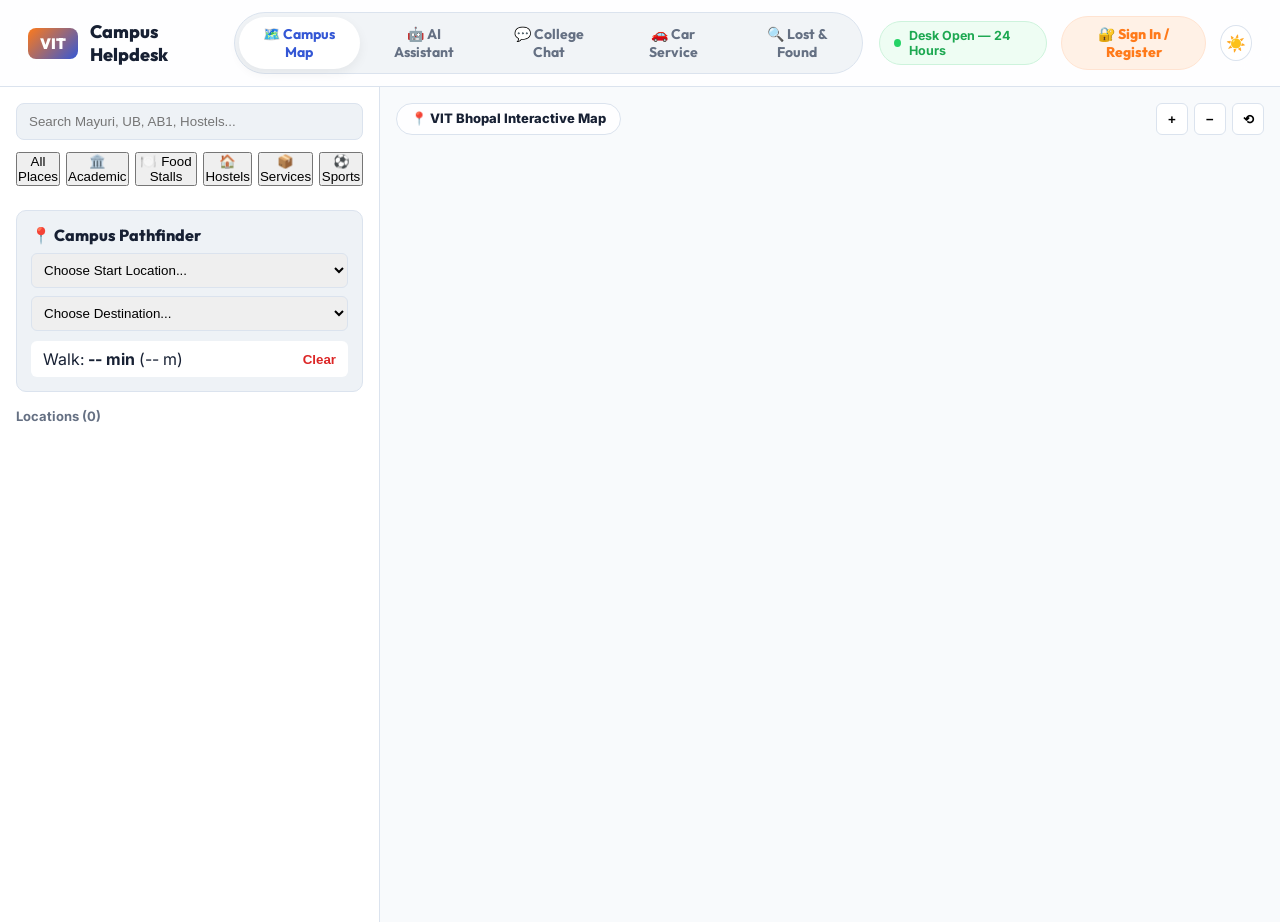
==== commit 236df558: "Implement native student authentication and login modal on main site" ====
--- a/static/index.html
+++ b/static/index.html
@@ -530,10 +530,60 @@
     <div class="status-pill-head">
       <span class="pulse-dot-head"></span> Desk Open — 24 Hours
     </div>
-    <button class="tab-btn" onclick="switchTab('community')" style="background: var(--vit-orange-soft); color: var(--vit-orange); border: 1px solid #ffe3d1; font-weight: 800;">🔐 Login / Register</button>
+    <div id="userAuthContainer">
+      <button class="tab-btn" onclick="openAuthModal('login')" style="background: var(--vit-orange-soft); color: var(--vit-orange); border: 1px solid #ffe3d1; font-weight: 800;">🔐 Sign In / Register</button>
+    </div>
     <button class="theme-btn" id="themeToggleBtn" title="Toggle Theme">☀️</button>
   </div>
 </header>
+
+<!-- Auth Modal Drawer -->
+<div id="authModal" class="modal-overlay hidden" style="position: fixed; inset: 0; z-index: 300; background: rgba(0,0,0,0.5); display: flex; justify-content: center; align-items: center; opacity: 0; pointer-events: none; transition: opacity 0.2s;">
+  <div class="modal-card" style="background: var(--bg-panel); width: min(420px, calc(100% - 32px)); padding: 28px; border-radius: 16px; position: relative; box-shadow: var(--shadow-main);">
+    <button onclick="closeAuthModal()" style="position: absolute; top: 16px; right: 16px; border: none; background: none; font-size: 24px; cursor: pointer; color: var(--text-muted);">&times;</button>
+    
+    <div style="display: flex; gap: 8px; margin-bottom: 20px; border-bottom: 1px solid var(--border-line); padding-bottom: 8px;">
+      <button id="authTabLoginBtn" onclick="switchAuthTab('login')" style="flex:1; padding: 8px; border:none; background:none; font-family:'Outfit',sans-serif; font-weight:800; font-size:16px; color:var(--vit-blue); border-bottom: 2px solid var(--vit-blue); cursor:pointer;">Sign In</button>
+      <button id="authTabRegBtn" onclick="switchAuthTab('register')" style="flex:1; padding: 8px; border:none; background:none; font-family:'Outfit',sans-serif; font-weight:800; font-size:16px; color:var(--text-muted); cursor:pointer;">Create Account</button>
+    </div>
+
+    <!-- Login Form -->
+    <form id="authLoginForm" onsubmit="handleAuthLoginSubmit(event)">
+      <div style="display: flex; flex-direction: column; gap: 12px;">
+        <div class="form-group">
+          <label style="font-size: 12px; font-weight: 700; color: var(--text-muted);">University Email *</label>
+          <input type="email" id="loginEmail" placeholder="you@vitbhopal.ac.in" required style="padding: 10px 14px; border-radius: 8px; border: 1px solid var(--border-line); outline: none;" />
+        </div>
+        <div class="form-group">
+          <label style="font-size: 12px; font-weight: 700; color: var(--text-muted);">Password *</label>
+          <input type="password" id="loginPassword" placeholder="••••••••" required style="padding: 10px 14px; border-radius: 8px; border: 1px solid var(--border-line); outline: none;" />
+        </div>
+        <div id="loginErrorMsg" style="color: #dc2626; font-size: 13px; display: none;"></div>
+        <button type="submit" class="chat-send-btn" style="width: 100%; border-radius: 8px; margin-top: 6px;">Sign In to Campus Helpdesk</button>
+      </div>
+    </form>
+
+    <!-- Register Form -->
+    <form id="authRegisterForm" onsubmit="handleAuthRegisterSubmit(event)" style="display: none;">
+      <div style="display: flex; flex-direction: column; gap: 12px;">
+        <div class="form-group">
+          <label style="font-size: 12px; font-weight: 700; color: var(--text-muted);">Full Name *</label>
+          <input type="text" id="regName" placeholder="e.g. Sparsh Kumar Suman" required style="padding: 10px 14px; border-radius: 8px; border: 1px solid var(--border-line); outline: none;" />
+        </div>
+        <div class="form-group">
+          <label style="font-size: 12px; font-weight: 700; color: var(--text-muted);">University Email *</label>
+          <input type="email" id="regEmail" placeholder="you@vitbhopal.ac.in" required style="padding: 10px 14px; border-radius: 8px; border: 1px solid var(--border-line); outline: none;" />
+        </div>
+        <div class="form-group">
+          <label style="font-size: 12px; font-weight: 700; color: var(--text-muted);">Password *</label>
+          <input type="password" id="regPassword" placeholder="Create password" required style="padding: 10px 14px; border-radius: 8px; border: 1px solid var(--border-line); outline: none;" />
+        </div>
+        <div id="regErrorMsg" style="color: #dc2626; font-size: 13px; display: none;"></div>
+        <button type="submit" class="chat-send-btn" style="width: 100%; border-radius: 8px; margin-top: 6px;">Create Verified Account</button>
+      </div>
+    </form>
+  </div>
+</div>
 
 <!-- Main Container for All 4 Single Page Features -->
 <div class="main-app-container">
@@ -967,12 +1017,136 @@
       });
       if (res.ok) {
         msgInput.value = '';
-        loadSectionCommunityChat();
+  // User Auth State & Modal Handlers
+  let currentUser = JSON.parse(localStorage.getItem('currentUser') || 'null');
+
+  function renderUserAuthState() {
+    const container = document.getElementById('userAuthContainer');
+    if (currentUser) {
+      container.innerHTML = `
+        <div style="display:flex; align-items:center; gap:8px;">
+          <span style="font-size:13px; font-weight:800; color:var(--vit-blue); background:rgba(52,87,213,0.1); padding:6px 12px; border-radius:100px;">👤 ${currentUser.name}</span>
+          <button onclick="logoutUser()" style="border:none; background:none; color:var(--text-muted); font-size:12px; font-weight:700; cursor:pointer;">Log Out</button>
+        </div>
+      `;
+      // Pre-fill student name inputs
+      const secName = document.getElementById('secCommStudentName');
+      if (secName) secName.value = currentUser.name;
+      const commName = document.getElementById('commStudentName');
+      if (commName) commName.value = currentUser.name;
+      const lfOwner = document.getElementById('lfOwnerName');
+      if (lfOwner) lfOwner.value = currentUser.name;
+      const lfContact = document.getElementById('lfContact');
+      if (lfContact && currentUser.email) lfContact.value = currentUser.email;
+    } else {
+      container.innerHTML = `
+        <button class="tab-btn" onclick="openAuthModal('login')" style="background: var(--vit-orange-soft); color: var(--vit-orange); border: 1px solid #ffe3d1; font-weight: 800;">🔐 Sign In / Register</button>
+      `;
+    }
+  }
+
+  function openAuthModal(tab) {
+    const modal = document.getElementById('authModal');
+    modal.style.opacity = '1';
+    modal.style.pointerEvents = 'auto';
+    switchAuthTab(tab || 'login');
+  }
+
+  function closeAuthModal() {
+    const modal = document.getElementById('authModal');
+    modal.style.opacity = '0';
+    modal.style.pointerEvents = 'none';
+  }
+
+  function switchAuthTab(tab) {
+    const loginForm = document.getElementById('authLoginForm');
+    const regForm = document.getElementById('authRegisterForm');
+    const loginBtn = document.getElementById('authTabLoginBtn');
+    const regBtn = document.getElementById('authTabRegBtn');
+
+    if (tab === 'login') {
+      loginForm.style.display = 'block';
+      regForm.style.display = 'none';
+      loginBtn.style.color = 'var(--vit-blue)';
+      loginBtn.style.borderBottom = '2px solid var(--vit-blue)';
+      regBtn.style.color = 'var(--text-muted)';
+      regBtn.style.borderBottom = 'none';
+    } else {
+      loginForm.style.display = 'none';
+      regForm.style.display = 'block';
+      regBtn.style.color = 'var(--vit-blue)';
+      regBtn.style.borderBottom = '2px solid var(--vit-blue)';
+      loginBtn.style.color = 'var(--text-muted)';
+      loginBtn.style.borderBottom = 'none';
+    }
+  }
+
+  async function handleAuthLoginSubmit(e) {
+    e.preventDefault();
+    const email = document.getElementById('loginEmail').value.trim();
+    const password = document.getElementById('loginPassword').value;
+    const errBox = document.getElementById('loginErrorMsg');
+    errBox.style.display = 'none';
+
+    try {
+      const res = await fetch('/api/auth/login', {
+        method: 'POST',
+        headers: { 'Content-Type': 'application/json' },
+        body: JSON.stringify({ email, password })
+      });
+      const data = await res.json();
+      if (data.status === 'ok') {
+        currentUser = data.user;
+        localStorage.setItem('currentUser', JSON.stringify(currentUser));
+        renderUserAuthState();
+        closeAuthModal();
+      } else {
+        errBox.textContent = data.message || 'Login failed.';
+        errBox.style.display = 'block';
       }
-    } catch(e) {
-      alert("Failed to post message.");
+    } catch(err) {
+      errBox.textContent = 'Server error during login.';
+      errBox.style.display = 'block';
     }
   }
+
+  async function handleAuthRegisterSubmit(e) {
+    e.preventDefault();
+    const name = document.getElementById('regName').value.trim();
+    const email = document.getElementById('regEmail').value.trim();
+    const password = document.getElementById('regPassword').value;
+    const errBox = document.getElementById('regErrorMsg');
+    errBox.style.display = 'none';
+
+    try {
+      const res = await fetch('/api/auth/register', {
+        method: 'POST',
+        headers: { 'Content-Type': 'application/json' },
+        body: JSON.stringify({ name, email, password })
+      });
+      const data = await res.json();
+      if (data.status === 'ok') {
+        currentUser = data.user;
+        localStorage.setItem('currentUser', JSON.stringify(currentUser));
+        renderUserAuthState();
+        closeAuthModal();
+      } else {
+        errBox.textContent = data.message || 'Registration failed.';
+        errBox.style.display = 'block';
+      }
+    } catch(err) {
+      errBox.textContent = 'Server error during registration.';
+      errBox.style.display = 'block';
+    }
+  }
+
+  function logoutUser() {
+    currentUser = null;
+    localStorage.removeItem('currentUser');
+    renderUserAuthState();
+  }
+
+  renderUserAuthState();
 
   // Dark/Light Theme Switcher
   const themeToggleBtn = document.getElementById('themeToggleBtn');
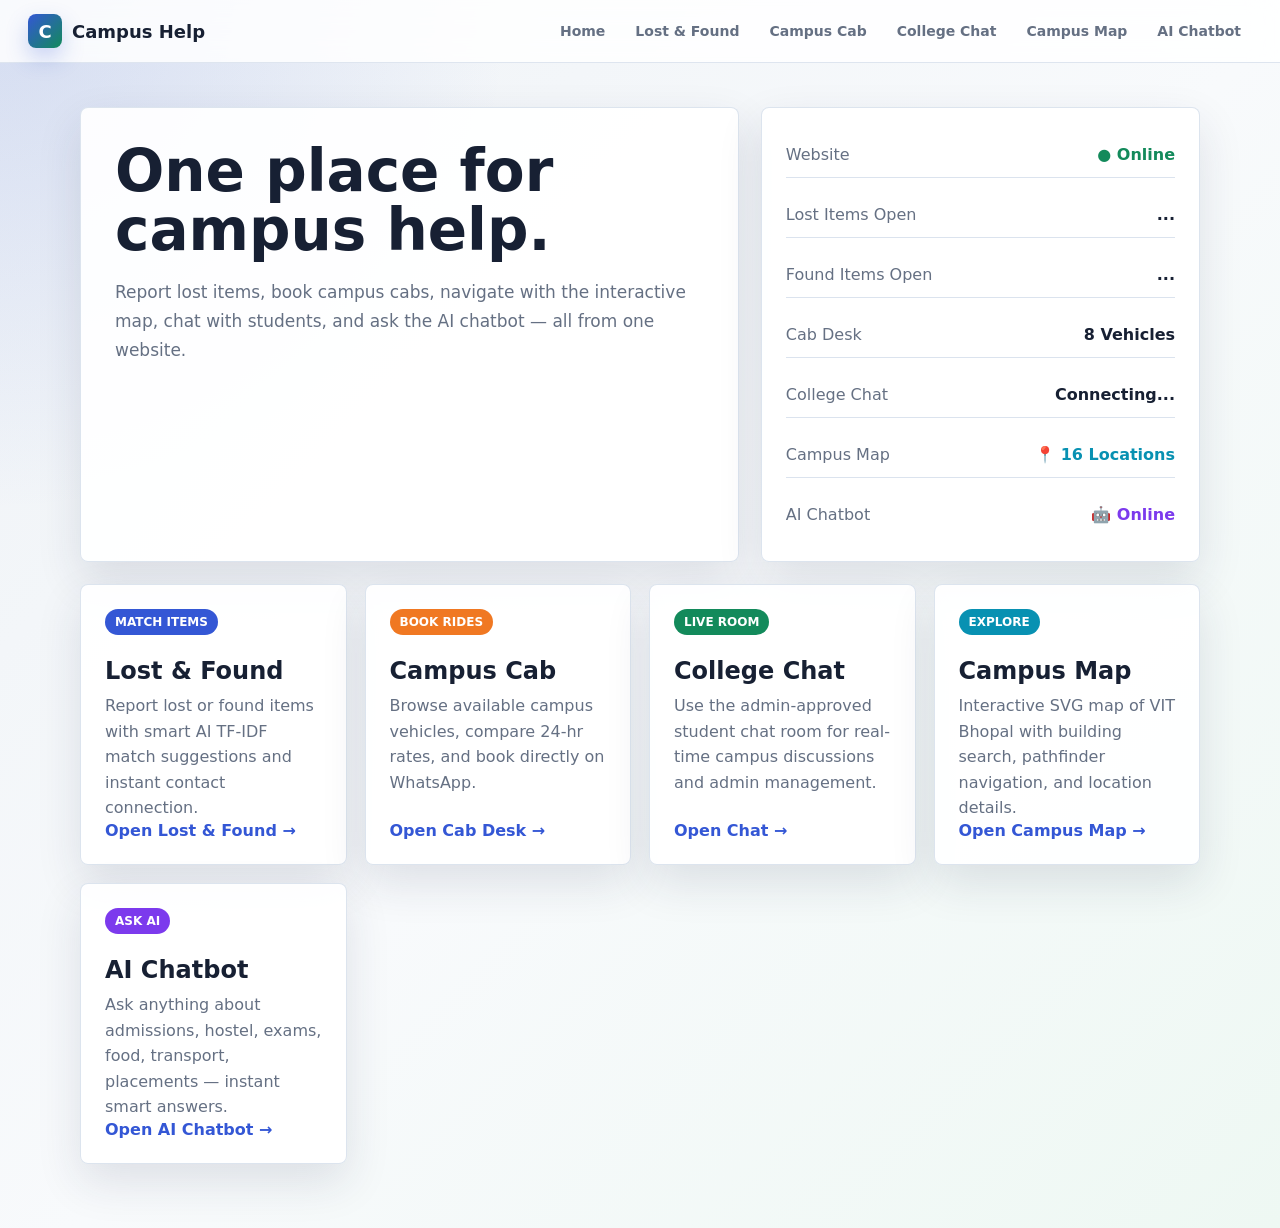
==== commit 0d54c19b: "Update project export files: add campus map & AI chatbot integration, update navigation and document" ====
--- a/static/index.html
+++ b/static/index.html
@@ -1,1439 +1,366 @@
-<!DOCTYPE html>
+<!doctype html>
 <html lang="en">
-<head>
-<meta charset="UTF-8">
-<meta name="viewport" content="width=device-width, initial-scale=1.0">
-<title>VIT Bhopal — Unified Campus Helpdesk</title>
-<link rel="preconnect" href="https://fonts.googleapis.com">
-<link href="https://fonts.googleapis.com/css2?family=Outfit:wght@500;600;700;800;900&family=Inter:wght@400;500;600;700&display=swap" rel="stylesheet">
-<link rel="stylesheet" href="/map-assets/styles.css">
-<style>
-  :root {
-    --bg-main: #eef2f6;
-    --bg-panel: #ffffff;
-    --bg-card: #ffffff;
-    --bg-card-hover: #f8fafc;
-    --border-line: #dbe3ee;
-    --text-main: #172033;
-    --text-muted: #657083;
-    --vit-orange: #ff7a1a;
-    --vit-orange-soft: #fff1e6;
-    --vit-blue: #3457d5;
-    --vit-green: #138a5b;
-    --wa-green: #25d366;
-    --wa-green-dark: #1da851;
-    --shadow-main: 0 18px 45px rgba(34, 45, 70, 0.08);
-  }
-
-  body.dark-theme {
-    --bg-main: #0f172a;
-    --bg-panel: #1e293b;
-    --bg-card: #1e293b;
-    --bg-card-hover: #334155;
-    --border-line: #334155;
-    --text-main: #f8fafc;
-    --text-muted: #94a3b8;
-  }
-
-  * { box-sizing: border-box; margin: 0; padding: 0; }
-  body {
-    background: var(--bg-main);
-    color: var(--text-main);
-    font-family: 'Inter', system-ui, sans-serif;
-    min-height: 100vh;
-    display: flex;
-    flex-direction: column;
-  }
-
-  /* Top Navigation Bar */
-  .topbar {
-    position: sticky;
-    top: 0;
-    z-index: 100;
-    display: flex;
-    align-items: center;
-    justify-content: space-between;
-    gap: 16px;
-    padding: 12px 28px;
-    background: rgba(255, 255, 255, 0.92);
-    border-bottom: 1px solid var(--border-line);
-    backdrop-filter: blur(16px);
-  }
-  body.dark-theme .topbar {
-    background: rgba(30, 41, 59, 0.92);
-  }
-
-  .brand {
-    display: flex;
-    align-items: center;
-    gap: 12px;
-    font-size: 18px;
-    font-weight: 800;
-    font-family: 'Outfit', sans-serif;
-    cursor: pointer;
-  }
-  .brand-badge {
-    background: linear-gradient(135deg, var(--vit-orange), var(--vit-blue));
-    color: #fff;
-    padding: 6px 12px;
-    border-radius: 8px;
-    font-size: 15px;
-    font-weight: 900;
-  }
-
-  .nav-tabs {
-    display: flex;
-    gap: 6px;
-    background: rgba(238, 242, 246, 0.8);
-    padding: 4px;
-    border-radius: 100px;
-    border: 1px solid var(--border-line);
-  }
-  body.dark-theme .nav-tabs {
-    background: rgba(15, 23, 42, 0.6);
-  }
-
-  .tab-btn {
-    display: flex;
-    align-items: center;
-    gap: 8px;
-    padding: 8px 16px;
-    border-radius: 100px;
-    border: none;
-    background: transparent;
-    color: var(--text-muted);
-    font-family: 'Outfit', sans-serif;
-    font-weight: 700;
-    font-size: 14px;
-    cursor: pointer;
-    transition: all 0.2s ease;
-  }
-  .tab-btn:hover {
-    color: var(--vit-blue);
-    background: rgba(52, 87, 213, 0.08);
-  }
-  .tab-btn.active {
-    background: var(--bg-panel);
-    color: var(--vit-blue);
-    box-shadow: 0 4px 12px rgba(0, 0, 0, 0.06);
-  }
-
-  .header-actions {
-    display: flex;
-    align-items: center;
-    gap: 14px;
-  }
-  .status-pill-head {
-    display: flex;
-    align-items: center;
-    gap: 8px;
-    background: #eefdf3;
-    color: var(--wa-green-dark);
-    border: 1px solid #cdf3dc;
-    padding: 6px 14px;
-    border-radius: 100px;
-    font-size: 12.5px;
-    font-weight: 700;
-  }
-  .pulse-dot-head {
-    width: 8px; height: 8px; border-radius: 50%;
-    background: var(--wa-green);
-    animation: pulseHead 2s infinite;
-  }
-  @keyframes pulseHead {
-    0%, 100% { opacity: 1; transform: scale(1); }
-    50% { opacity: 0.5; transform: scale(0.85); }
-  }
-
-  .theme-btn {
-    background: var(--bg-panel);
-    border: 1px solid var(--border-line);
-    color: var(--text-main);
-    width: 36px; height: 36px;
-    border-radius: 50%;
-    display: grid; place-items: center;
-    cursor: pointer; font-size: 16px;
-  }
-
-  /* Main Single-Page Container */
-  .main-app-container {
-    flex: 1;
-    display: flex;
-    flex-direction: column;
-    width: 100%;
-  }
-
-  /* Section Wrappers */
-  .app-section {
-    display: none;
-    width: 100%;
-    flex: 1;
-    animation: fadeIn 0.25s ease-out;
-  }
-  .app-section.active {
-    display: flex;
-    flex-direction: column;
-  }
-  @keyframes fadeIn {
-    from { opacity: 0; transform: translateY(6px); }
-    to { opacity: 1; transform: translateY(0); }
-  }
-
-  /* --- MAP SECTION STYLES --- */
-  .map-section-wrap {
-    display: flex;
-    height: calc(100vh - 65px);
-    width: 100%;
-    overflow: hidden;
-  }
-
-  /* --- CHATBOT SECTION STYLES --- */
-  .chat-section-wrap {
-    max-width: 1100px;
-    width: calc(100% - 32px);
-    margin: 24px auto 40px;
-    background: var(--bg-panel);
-    border: 1px solid var(--border-line);
-    border-radius: 16px;
-    box-shadow: var(--shadow-main);
-    overflow: hidden;
-    display: flex;
-    flex-direction: column;
-    min-height: 620px;
-  }
-  .chat-mode-tabs {
-    display: flex;
-    border-bottom: 1px solid var(--border-line);
-    background: rgba(0, 0, 0, 0.02);
-  }
-  .chat-mode-btn {
-    flex: 1;
-    padding: 16px;
-    border: none;
-    background: transparent;
-    font-family: 'Outfit', sans-serif;
-    font-weight: 800;
-    font-size: 15px;
-    color: var(--text-muted);
-    cursor: pointer;
-    border-bottom: 3px solid transparent;
-  }
-  .chat-mode-btn.active {
-    color: var(--vit-blue);
-    border-bottom-color: var(--vit-blue);
-    background: var(--bg-panel);
-  }
-
-  .ai-chat-body {
-    display: flex;
-    flex-direction: column;
-    height: 540px;
-  }
-  .chat-messages-container {
-    flex: 1;
-    padding: 20px;
-    overflow-y: auto;
-    display: flex;
-    flex-direction: column;
-    gap: 16px;
-  }
-  .chat-bubble {
-    max-width: 78%;
-    padding: 14px 18px;
-    border-radius: 14px;
-    font-size: 14.5px;
-    line-height: 1.6;
-  }
-  .chat-bubble.user {
-    align-self: flex-end;
-    background: var(--vit-blue);
-    color: #fff;
-    border-bottom-right-radius: 4px;
-  }
-  .chat-bubble.ai {
-    align-self: flex-start;
-    background: var(--bg-card-hover);
-    border: 1px solid var(--border-line);
-    color: var(--text-main);
-    border-bottom-left-radius: 4px;
-  }
-  .dept-tag {
-    display: inline-block;
-    background: var(--vit-orange-soft);
-    color: var(--vit-orange);
-    font-weight: 800;
-    font-size: 11px;
-    padding: 3px 8px;
-    border-radius: 6px;
-    margin-bottom: 6px;
-  }
-
-  .chat-input-bar {
-    display: flex;
-    gap: 12px;
-    padding: 16px 20px;
-    border-top: 1px solid var(--border-line);
-    background: var(--bg-panel);
-  }
-  .chat-input-bar input {
-    flex: 1;
-    padding: 12px 18px;
-    border-radius: 100px;
-    border: 1px solid var(--border-line);
-    outline: none;
-    font-size: 14.5px;
-    background: var(--bg-main);
-    color: var(--text-main);
-  }
-  .chat-send-btn {
-    background: var(--vit-blue);
-    color: #fff;
-    border: none;
-    padding: 12px 24px;
-    border-radius: 100px;
-    font-family: 'Outfit', sans-serif;
-    font-weight: 800;
-    cursor: pointer;
-  }
-
-  .student-iframe-container {
-    width: 100%;
-    height: 560px;
-    border: none;
-  }
-
-  /* --- CAB SECTION STYLES --- */
-  .cab-section-wrap {
-    max-width: 1180px;
-    width: calc(100% - 32px);
-    margin: 24px auto 40px;
-  }
-  .cab-header {
-    display: flex;
-    justify-content: space-between;
-    align-items: center;
-    flex-wrap: wrap;
-    gap: 16px;
-    margin-bottom: 24px;
-  }
-  .cab-header h1 {
-    font-family: 'Outfit', sans-serif;
-    font-size: 28px;
-    font-weight: 800;
-  }
-  .cab-controls {
-    display: flex;
-    gap: 12px;
-    flex-wrap: wrap;
-    margin-bottom: 24px;
-    align-items: center;
-  }
-  .cab-search-input {
-    flex: 1;
-    min-width: 240px;
-    padding: 12px 16px;
-    border-radius: 10px;
-    border: 1px solid var(--border-line);
-    background: var(--bg-panel);
-    color: var(--text-main);
-    outline: none;
-  }
-  .fuel-chip-btn {
-    background: var(--bg-panel);
-    border: 1px solid var(--border-line);
-    color: var(--text-muted);
-    padding: 9px 14px;
-    border-radius: 8px;
-    cursor: pointer;
-    font-weight: 700;
-    font-size: 13px;
-  }
-  .fuel-chip-btn.active {
-    background: var(--vit-orange-soft);
-    border-color: var(--vit-orange);
-    color: var(--vit-orange);
-  }
-
-  .cab-grid {
-    display: grid;
-    grid-template-columns: repeat(auto-fill, minmax(260px, 1fr));
-    gap: 20px;
-  }
-  .cab-card {
-    background: var(--bg-panel);
-    border: 1px solid var(--border-line);
-    border-radius: 12px;
-    overflow: hidden;
-    display: flex;
-    flex-direction: column;
-    box-shadow: var(--shadow-main);
-    transition: transform 0.2s ease;
-  }
-  .cab-card:hover {
-    transform: translateY(-4px);
-  }
-  .cab-card-img {
-    aspect-ratio: 4/3;
-    width: 100%;
-    object-fit: cover;
-    background: #cbd5e1;
-  }
-  .cab-card-body {
-    padding: 16px;
-    display: flex;
-    flex-direction: column;
-    gap: 8px;
-    flex: 1;
-  }
-  .cab-card-body h3 {
-    font-family: 'Outfit', sans-serif;
-    font-size: 18px;
-    font-weight: 800;
-  }
-  .cab-price {
-    font-size: 20px;
-    font-weight: 900;
-    color: var(--text-main);
-  }
-  .wa-book-btn {
-    margin-top: auto;
-    background: var(--wa-green);
-    color: #fff;
-    text-decoration: none;
-    text-align: center;
-    padding: 11px;
-    border-radius: 8px;
-    font-weight: 800;
-    display: flex;
-    align-items: center;
-    justify-content: center;
-    gap: 8px;
-  }
-  .wa-book-btn:hover {
-    background: var(--wa-green-dark);
-  }
-
-  /* --- LOST & FOUND SECTION STYLES --- */
-  .lf-section-wrap {
-    max-width: 1100px;
-    width: calc(100% - 32px);
-    margin: 24px auto 40px;
-    display: flex;
-    flex-direction: column;
-    gap: 24px;
-  }
-  .lf-header h1 {
-    font-family: 'Outfit', sans-serif;
-    font-size: 28px;
-    font-weight: 800;
-  }
-  .lf-card-panel {
-    background: var(--bg-panel);
-    border: 1px solid var(--border-line);
-    border-radius: 14px;
-    padding: 24px;
-    box-shadow: var(--shadow-main);
-  }
-  .lf-form-grid {
-    display: grid;
-    grid-template-columns: repeat(auto-fit, minmax(220px, 1fr));
-    gap: 16px;
-    margin-top: 16px;
-  }
-  .form-group {
-    display: flex;
-    flex-direction: column;
-    gap: 6px;
-  }
-  .form-group label {
-    font-size: 13px;
-    font-weight: 700;
-    color: var(--text-muted);
-  }
-  .form-group input, .form-group select, .form-group textarea {
-    padding: 10px 14px;
-    border-radius: 8px;
-    border: 1px solid var(--border-line);
-    background: var(--bg-main);
-    color: var(--text-main);
-    outline: none;
-    font-family: inherit;
-  }
-  .lf-submit-btn {
-    background: var(--vit-blue);
-    color: #fff;
-    border: none;
-    padding: 12px 24px;
-    border-radius: 8px;
-    font-family: 'Outfit', sans-serif;
-    font-weight: 800;
-    cursor: pointer;
-    margin-top: 16px;
-  }
-
-  .match-alert-box {
-    background: #eff6ff;
-    border: 1px solid #bfdbfe;
-    border-radius: 12px;
-    padding: 16px;
-    margin-top: 16px;
-  }
-  .match-alert-box h4 {
-    color: #1e40af;
-    margin-bottom: 8px;
-  }
-
-  .items-list-grid {
-    display: grid;
-    grid-template-columns: repeat(auto-fill, minmax(300px, 1fr));
-    gap: 16px;
-    margin-top: 16px;
-  }
-  .item-card {
-    background: var(--bg-main);
-    border: 1px solid var(--border-line);
-    border-radius: 10px;
-    padding: 16px;
-    display: flex;
-    flex-direction: column;
-    gap: 8px;
-  }
-  .item-tag-lost { background: #fee2e2; color: #991b1b; padding: 3px 8px; border-radius: 6px; font-weight: 800; font-size: 11px; align-self: flex-start; }
-  .item-tag-found { background: #dcfce7; color: #166534; padding: 3px 8px; border-radius: 6px; font-weight: 800; font-size: 11px; align-self: flex-start; }
-  .item-tag-resolved { background: #e2e8f0; color: #475569; padding: 3px 8px; border-radius: 6px; font-weight: 800; font-size: 11px; align-self: flex-start; }
-
-  @media (max-width: 860px) {
-    .topbar { flex-direction: column; align-items: flex-start; gap: 12px; }
-    .nav-tabs { width: 100%; overflow-x: auto; }
-    .map-section-wrap { height: auto; flex-direction: column; }
-  }
-</style>
-</head>
-<body class="light-theme">
-
-<!-- Unified Topbar -->
-<header class="topbar">
-  <div class="brand" onclick="switchTab('map')">
-    <span class="brand-badge">VIT</span>
-    <span>Campus Helpdesk</span>
-  </div>
-
-  <nav class="nav-tabs">
-    <button class="tab-btn active" data-tab="map" onclick="switchTab('map')">🗺️ Campus Map</button>
-    <button class="tab-btn" data-tab="chat" onclick="switchTab('chat')">🤖 AI Assistant</button>
-    <button class="tab-btn" data-tab="community" onclick="switchTab('community')">💬 College Chat</button>
-    <button class="tab-btn" data-tab="cabs" onclick="switchTab('cabs')">🚗 Car Service</button>
-    <button class="tab-btn" data-tab="lostfound" onclick="switchTab('lostfound')">🔍 Lost & Found</button>
-  </nav>
-
-  <div class="header-actions">
-    <div class="status-pill-head">
-      <span class="pulse-dot-head"></span> Desk Open — 24 Hours
-    </div>
-    <div id="userAuthContainer">
-      <button class="tab-btn" onclick="openAuthModal('login')" style="background: var(--vit-orange-soft); color: var(--vit-orange); border: 1px solid #ffe3d1; font-weight: 800;">🔐 Sign In / Register</button>
-    </div>
-    <button class="theme-btn" id="themeToggleBtn" title="Toggle Theme">☀️</button>
-  </div>
-</header>
-
-<!-- Auth Modal Drawer -->
-<div id="authModal" class="modal-overlay hidden" style="position: fixed; inset: 0; z-index: 300; background: rgba(0,0,0,0.5); display: flex; justify-content: center; align-items: center; opacity: 0; pointer-events: none; transition: opacity 0.2s;">
-  <div class="modal-card" style="background: var(--bg-panel); width: min(420px, calc(100% - 32px)); padding: 28px; border-radius: 16px; position: relative; box-shadow: var(--shadow-main);">
-    <button onclick="closeAuthModal()" style="position: absolute; top: 16px; right: 16px; border: none; background: none; font-size: 24px; cursor: pointer; color: var(--text-muted);">&times;</button>
-    
-    <div style="display: flex; gap: 8px; margin-bottom: 20px; border-bottom: 1px solid var(--border-line); padding-bottom: 8px;">
-      <button id="authTabLoginBtn" onclick="switchAuthTab('login')" style="flex:1; padding: 8px; border:none; background:none; font-family:'Outfit',sans-serif; font-weight:800; font-size:16px; color:var(--vit-blue); border-bottom: 2px solid var(--vit-blue); cursor:pointer;">Sign In</button>
-      <button id="authTabRegBtn" onclick="switchAuthTab('register')" style="flex:1; padding: 8px; border:none; background:none; font-family:'Outfit',sans-serif; font-weight:800; font-size:16px; color:var(--text-muted); cursor:pointer;">Create Account</button>
-    </div>
-
-    <!-- Login Form -->
-    <form id="authLoginForm" onsubmit="handleAuthLoginSubmit(event)">
-      <div style="display: flex; flex-direction: column; gap: 12px;">
-        <div class="form-group">
-          <label style="font-size: 12px; font-weight: 700; color: var(--text-muted);">University Email *</label>
-          <input type="email" id="loginEmail" placeholder="you@vitbhopal.ac.in" required style="padding: 10px 14px; border-radius: 8px; border: 1px solid var(--border-line); outline: none;" />
+  <head>
+    <meta charset="UTF-8" />
+    <meta name="viewport" content="width=device-width, initial-scale=1.0" />
+    <title>Campus Help</title>
+    <style>
+      :root {
+        --bg: #eef2f6;
+        --panel: #ffffff;
+        --panel-soft: #f8fafc;
+        --text: #172033;
+        --muted: #657083;
+        --line: #dbe3ee;
+        --primary: #3457d5;
+        --green: #138a5b;
+        --orange: #f07822;
+        --purple: #7c3aed;
+        --cyan: #0891b2;
+        --shadow: 0 18px 45px rgba(34, 45, 70, 0.12);
+      }
+
+      * {
+        box-sizing: border-box;
+      }
+
+      body {
+        margin: 0;
+        min-height: 100vh;
+        color: var(--text);
+        font-family: Inter, "Segoe UI", system-ui, sans-serif;
+        background:
+          radial-gradient(circle at top left, rgba(52, 87, 213, 0.14), transparent 32rem),
+          linear-gradient(135deg, #eef2f6 0%, #f8fafc 52%, #eef8f3 100%);
+      }
+
+      .topbar {
+        position: sticky;
+        top: 0;
+        z-index: 10;
+        display: flex;
+        align-items: center;
+        justify-content: space-between;
+        gap: 16px;
+        padding: 14px 28px;
+        background: rgba(255, 255, 255, 0.84);
+        border-bottom: 1px solid rgba(219, 227, 238, 0.9);
+        backdrop-filter: blur(14px);
+      }
+
+      .brand {
+        display: flex;
+        align-items: center;
+        gap: 10px;
+        font-size: 18px;
+        font-weight: 800;
+      }
+
+      .brand-mark {
+        display: grid;
+        place-items: center;
+        width: 34px;
+        height: 34px;
+        color: #fff;
+        background: linear-gradient(135deg, var(--primary), var(--green));
+        border-radius: 8px;
+        box-shadow: 0 10px 22px rgba(52, 87, 213, 0.25);
+      }
+
+      .nav {
+        display: flex;
+        flex-wrap: wrap;
+        justify-content: flex-end;
+        gap: 8px;
+      }
+
+      .nav a {
+        color: var(--muted);
+        text-decoration: none;
+        font-size: 14px;
+        font-weight: 700;
+        padding: 8px 11px;
+        border-radius: 999px;
+      }
+
+      .nav a:hover {
+        color: var(--primary);
+        background: #e8edff;
+      }
+
+      main {
+        width: min(1120px, calc(100% - 32px));
+        margin: 44px auto 64px;
+      }
+
+      .hero {
+        display: grid;
+        grid-template-columns: minmax(0, 1.2fr) minmax(280px, 0.8fr);
+        gap: 22px;
+        align-items: stretch;
+      }
+
+      .hero-copy,
+      .status-panel,
+      .service-card {
+        background: rgba(255, 255, 255, 0.92);
+        border: 1px solid rgba(219, 227, 238, 0.95);
+        border-radius: 8px;
+        box-shadow: var(--shadow);
+      }
+
+      .hero-copy {
+        padding: 34px;
+      }
+
+      h1 {
+        max-width: 720px;
+        margin: 0;
+        font-size: clamp(34px, 6vw, 58px);
+        line-height: 1.02;
+        letter-spacing: 0;
+      }
+
+      .hero-copy p {
+        max-width: 620px;
+        margin: 18px 0 0;
+        color: var(--muted);
+        font-size: 17px;
+        line-height: 1.7;
+      }
+
+      .status-panel {
+        padding: 24px;
+        display: grid;
+        align-content: center;
+        gap: 14px;
+      }
+
+      .status-row {
+        display: flex;
+        justify-content: space-between;
+        gap: 16px;
+        padding: 13px 0;
+        border-bottom: 1px solid var(--line);
+      }
+
+      .status-row:last-child {
+        border-bottom: 0;
+      }
+
+      .status-row span {
+        color: var(--muted);
+      }
+
+      .status-row strong {
+        text-align: right;
+      }
+
+      .services {
+        display: grid;
+        grid-template-columns: repeat(auto-fill, minmax(260px, 1fr));
+        gap: 18px;
+        margin-top: 22px;
+      }
+
+      .service-card {
+        display: flex;
+        flex-direction: column;
+        min-height: 250px;
+        padding: 24px;
+        text-decoration: none;
+        color: inherit;
+        transition: transform 0.16s ease, box-shadow 0.16s ease;
+      }
+
+      .service-card:hover {
+        transform: translateY(-3px);
+        box-shadow: 0 22px 50px rgba(34, 45, 70, 0.16);
+      }
+
+      .service-label {
+        width: fit-content;
+        padding: 6px 10px;
+        border-radius: 999px;
+        color: #fff;
+        font-size: 12px;
+        font-weight: 800;
+      }
+
+      .lost {
+        background: var(--primary);
+      }
+
+      .cab {
+        background: var(--orange);
+      }
+
+      .chat {
+        background: var(--green);
+      }
+
+      .map-badge {
+        background: var(--cyan);
+      }
+
+      .ai-badge {
+        background: var(--purple);
+      }
+
+      .service-card h2 {
+        margin: 22px 0 8px;
+        font-size: 24px;
+      }
+
+      .service-card p {
+        margin: 0;
+        color: var(--muted);
+        line-height: 1.6;
+      }
+
+      .service-action {
+        margin-top: auto;
+        font-weight: 800;
+        color: var(--primary);
+      }
+
+      @media (max-width: 860px) {
+        .hero {
+          grid-template-columns: 1fr;
+        }
+
+        .services {
+          grid-template-columns: 1fr;
+        }
+
+        .topbar {
+          align-items: flex-start;
+          flex-direction: column;
+          padding: 13px 16px;
+        }
+
+        .nav {
+          justify-content: flex-start;
+        }
+
+        .hero-copy {
+          padding: 26px 22px;
+        }
+      }
+    </style>
+  </head>
+  <body>
+    <header class="topbar">
+      <div class="brand">
+        <div class="brand-mark">C</div>
+        <span>Campus Help</span>
+      </div>
+      <nav class="nav">
+        <a href="/">Home</a>
+        <a href="/lost-found.html">Lost &amp; Found</a>
+        <a href="/cab.html">Campus Cab</a>
+        <a href="/chat.html">College Chat</a>
+        <a href="/map.html">Campus Map</a>
+        <a href="/chatbot.html">AI Chatbot</a>
+      </nav>
+    </header>
+
+    <main>
+      <section class="hero">
+        <div class="hero-copy">
+          <h1>One place for campus help.</h1>
+          <p>
+            Report lost items, book campus cabs, navigate with the interactive map,
+            chat with students, and ask the AI chatbot — all from one website.
+          </p>
         </div>
-        <div class="form-group">
-          <label style="font-size: 12px; font-weight: 700; color: var(--text-muted);">Password *</label>
-          <input type="password" id="loginPassword" placeholder="••••••••" required style="padding: 10px 14px; border-radius: 8px; border: 1px solid var(--border-line); outline: none;" />
-        </div>
-        <div id="loginErrorMsg" style="color: #dc2626; font-size: 13px; display: none;"></div>
-        <button type="submit" class="chat-send-btn" style="width: 100%; border-radius: 8px; margin-top: 6px;">Sign In to Campus Helpdesk</button>
-      </div>
-    </form>
-
-    <!-- Register Form -->
-    <form id="authRegisterForm" onsubmit="handleAuthRegisterSubmit(event)" style="display: none;">
-      <div style="display: flex; flex-direction: column; gap: 12px;">
-        <div class="form-group">
-          <label style="font-size: 12px; font-weight: 700; color: var(--text-muted);">Full Name *</label>
-          <input type="text" id="regName" placeholder="e.g. Sparsh Kumar Suman" required style="padding: 10px 14px; border-radius: 8px; border: 1px solid var(--border-line); outline: none;" />
-        </div>
-        <div class="form-group">
-          <label style="font-size: 12px; font-weight: 700; color: var(--text-muted);">University Email *</label>
-          <input type="email" id="regEmail" placeholder="you@vitbhopal.ac.in" required style="padding: 10px 14px; border-radius: 8px; border: 1px solid var(--border-line); outline: none;" />
-        </div>
-        <div class="form-group">
-          <label style="font-size: 12px; font-weight: 700; color: var(--text-muted);">Password *</label>
-          <input type="password" id="regPassword" placeholder="Create password" required style="padding: 10px 14px; border-radius: 8px; border: 1px solid var(--border-line); outline: none;" />
-        </div>
-        <div id="regErrorMsg" style="color: #dc2626; font-size: 13px; display: none;"></div>
-        <button type="submit" class="chat-send-btn" style="width: 100%; border-radius: 8px; margin-top: 6px;">Create Verified Account</button>
-      </div>
-    </form>
-  </div>
-</div>
-
-<!-- Main Container for All 4 Single Page Features -->
-<div class="main-app-container">
-
-  <!-- ================= SECTION 1: CAMPUS MAP ================= -->
-  <section id="section-map" class="app-section active">
-    <div class="map-section-wrap">
-      <!-- Sidebar Control Panel -->
-      <aside class="sidebar-panel" style="width: 380px; shrink: 0; overflow-y: auto; background: var(--bg-panel); border-right: 1px solid var(--border-line); padding: 16px;">
-        <div class="panel-section search-section">
-          <div class="search-input-wrapper" style="position: relative; margin-bottom: 12px;">
-            <input type="text" id="searchInput" placeholder="Search Mayuri, UB, AB1, Hostels..." style="width: 100%; padding: 10px 12px; border-radius: 8px; border: 1px solid var(--border-line); outline: none; background: var(--bg-main); color: var(--text-main);" />
-          </div>
-
-          <div class="filter-scroll" style="display: flex; gap: 6px; overflow-x: auto; padding-bottom: 8px;">
-            <button class="filter-chip active" data-cat="all">All Places</button>
-            <button class="filter-chip" data-cat="academic">🏛️ Academic</button>
-            <button class="filter-chip" data-cat="food">🍽️ Food Stalls</button>
-            <button class="filter-chip" data-cat="hostel">🏠 Hostels</button>
-            <button class="filter-chip" data-cat="services">📦 Services</button>
-            <button class="filter-chip" data-cat="sports">⚽ Sports</button>
-          </div>
-        </div>
-
-        <!-- Campus Pathfinder -->
-        <div class="panel-section route-section" style="margin-top: 16px; padding: 14px; background: var(--bg-main); border-radius: 10px; border: 1px solid var(--border-line);">
-          <div style="font-weight: 800; font-family: 'Outfit', sans-serif; margin-bottom: 8px; display: flex; align-items: center; gap: 6px;">📍 Campus Pathfinder</div>
-          <div class="route-inputs" style="display: flex; flex-direction: column; gap: 8px;">
-            <select id="routeStart" style="padding: 8px; border-radius: 6px; border: 1px solid var(--border-line); outline: none;"><option value="">Choose Start Location...</option></select>
-            <select id="routeEnd" style="padding: 8px; border-radius: 6px; border: 1px solid var(--border-line); outline: none;"><option value="">Choose Destination...</option></select>
-          </div>
-          <div id="routeInfo" class="route-info hidden" style="margin-top: 10px; display: flex; justify-content: space-between; align-items: center; background: var(--bg-panel); padding: 8px 12px; border-radius: 6px;">
-            <div>Walk: <strong id="routeTime">-- min</strong> (<span id="routeDist">-- m</span>)</div>
-            <button id="clearRouteBtn" style="background: none; border: none; color: #dc2626; font-weight: 800; cursor: pointer;">Clear</button>
-          </div>
-        </div>
-
-        <!-- Building Cards List -->
-        <div style="margin-top: 16px;">
-          <div style="font-size: 13px; font-weight: 700; color: var(--text-muted); margin-bottom: 8px;">Locations (<span id="locationCount">0</span>)</div>
-          <div class="building-list" id="buildingList" style="display: flex; flex-direction: column; gap: 8px;"></div>
-        </div>
-      </aside>
-
-      <!-- Interactive Map Viewport -->
-      <section class="map-viewport-container" style="flex: 1; position: relative; background: #f8fafc;">
-        <div class="map-toolbar" style="position: absolute; top: 16px; left: 16px; right: 16px; z-index: 10; display: flex; justify-content: space-between; pointer-events: none;">
-          <div style="background: rgba(255,255,255,0.9); padding: 6px 14px; border-radius: 100px; font-weight: 800; font-size: 13px; pointer-events: auto; border: 1px solid var(--border-line);">📍 VIT Bhopal Interactive Map</div>
-          <div style="display: flex; gap: 6px; pointer-events: auto;">
-            <button id="zoomInBtn" class="zoom-btn" style="width:32px; height:32px; border-radius:6px; border:1px solid var(--border-line); background:#fff; font-weight:800; cursor:pointer;">+</button>
-            <button id="zoomOutBtn" class="zoom-btn" style="width:32px; height:32px; border-radius:6px; border:1px solid var(--border-line); background:#fff; font-weight:800; cursor:pointer;">−</button>
-            <button id="resetMapBtn" class="zoom-btn" style="width:32px; height:32px; border-radius:6px; border:1px solid var(--border-line); background:#fff; font-weight:800; cursor:pointer;">⟲</button>
-          </div>
-        </div>
-
-        <div class="map-stage" id="mapStage" style="width: 100%; height: 100%; overflow: auto; display: flex; justify-content: center; align-items: center;">
-          <div class="map-canvas-wrapper" id="mapWrapper">
-            <svg id="campusSvgMap" class="campus-svg" viewBox="0 0 1400 900" xmlns="http://www.w3.org/2000/svg" style="max-width: 100%; height: auto;">
-              <defs>
-                <linearGradient id="lawnGrad" x1="0%" y1="0%" x2="100%" y2="100%">
-                  <stop offset="0%" stop-color="#eefdf3"/>
-                  <stop offset="100%" stop-color="#dcfce7"/>
-                </linearGradient>
-              </defs>
-
-              <rect width="1400" height="900" fill="#ffffff" class="map-bg-surface"/>
-              <path d="M 120 120 Q 400 80 650 180 T 1150 220 L 1180 780 Q 800 850 380 800 Z" fill="url(#lawnGrad)" stroke="#bbf7d0" stroke-width="2"/>
-              <path d="M 220 220 L 520 220 L 520 480 L 220 480 Z" fill="#dcfce7" stroke="#86efac" stroke-width="1.5"/>
-              <path d="M 680 500 C 750 450, 950 480, 1050 580 C 1100 680, 900 800, 750 750 C 650 700, 620 580, 680 500 Z" fill="#e0f2fe" stroke="#7dd3fc" stroke-width="2"/>
-
-              <!-- Main Roads -->
-              <path d="M 50 820 Q 200 800 350 780 L 400 720 L 400 250 L 480 180 L 850 180 L 980 230 L 1020 480 L 1020 700 L 400 720" fill="none" stroke="#e2e8f0" stroke-width="48" stroke-linejoin="round" stroke-linecap="round"/>
-              <path d="M 50 820 Q 200 800 350 780 L 400 720 L 400 250 L 480 180 L 850 180 L 980 230 L 1020 480 L 1020 700 L 400 720" fill="none" stroke="#475569" stroke-width="36" stroke-linejoin="round" stroke-linecap="round"/>
-              <path d="M 50 820 Q 200 800 350 780 L 400 720 L 400 250 L 480 180 L 850 180 L 980 230 L 1020 480 L 1020 700 L 400 720" fill="none" stroke="#f59e0b" stroke-width="2.5" stroke-dasharray="10 10"/>
-
-              <path d="M 400 450 L 720 450 L 720 700" fill="none" stroke="#64748b" stroke-width="24" stroke-linejoin="round"/>
-              <path d="M 720 450 L 980 230" fill="none" stroke="#64748b" stroke-width="20" stroke-linejoin="round"/>
-
-              <path id="routePolyline" d="" fill="none" stroke="#0284c7" stroke-width="8" stroke-linecap="round" stroke-linejoin="round"/>
-
-              <g id="svgBuildingsGroup">
-                <!-- AB1 -->
-                <g class="building-node" data-id="ab1" transform="translate(670, 110)" style="cursor:pointer;">
-                  <rect x="0" y="0" width="180" height="95" rx="8" fill="#ffffff" stroke="#ff7a1a" stroke-width="3"/>
-                  <text x="90" y="50" fill="#1c1f26" font-family="'Outfit', sans-serif" font-weight="900" font-size="16" text-anchor="middle">AB1</text>
-                  <text x="90" y="115" fill="#1c1f26" font-family="'Outfit', sans-serif" font-weight="700" font-size="13" text-anchor="middle">Academic Block 1</text>
-                </g>
-
-                <!-- Mayuri AB -->
-                <g class="building-node food-node" data-id="mayuri_ab" transform="translate(630, 175)" style="cursor:pointer;">
-                  <rect x="0" y="0" width="70" height="40" rx="6" fill="#fff7ed" stroke="#f97316" stroke-width="2"/>
-                  <text x="35" y="24" fill="#ea580c" font-family="'Outfit', sans-serif" font-weight="800" font-size="11" text-anchor="middle">MAYURI</text>
-                </g>
-
-                <!-- UB -->
-                <g class="building-node food-node" data-id="ub_ab" transform="translate(675, 230)" style="cursor:pointer;">
-                  <circle cx="25" cy="25" r="22" fill="#dcfce7" stroke="#16a34a" stroke-width="2"/>
-                  <text x="25" y="28" fill="#15803d" font-family="'Outfit', sans-serif" font-weight="800" font-size="11" text-anchor="middle">UB 🌳</text>
-                </g>
-
-                <!-- AB Dakshin -->
-                <g class="building-node food-node" data-id="ab_dakshin" transform="translate(860, 205)" style="cursor:pointer;">
-                  <rect x="0" y="0" width="75" height="38" rx="6" fill="#fef3c7" stroke="#d97706" stroke-width="2"/>
-                  <text x="37" y="23" fill="#b45309" font-family="'Outfit', sans-serif" font-weight="800" font-size="10" text-anchor="middle">DAKSHIN</text>
-                </g>
-
-                <!-- AB2 -->
-                <g class="building-node" data-id="ab2" transform="translate(980, 110)" style="cursor:pointer;">
-                  <rect x="0" y="0" width="130" height="75" rx="6" fill="#ffffff" stroke="#2563eb" stroke-width="2"/>
-                  <text x="65" y="43" fill="#1d4ed8" font-family="'Outfit', sans-serif" font-weight="800" font-size="14" text-anchor="middle">AB2</text>
-                  <text x="65" y="94" fill="#1c1f26" font-family="'Outfit', sans-serif" font-weight="700" font-size="12" text-anchor="middle">Academic Block 2</text>
-                </g>
-
-                <!-- Mayuri AB2 -->
-                <g class="building-node food-node" data-id="mayuri_ab2" transform="translate(1045, 195)" style="cursor:pointer;">
-                  <rect x="0" y="0" width="75" height="38" rx="6" fill="#fff7ed" stroke="#f97316" stroke-width="2"/>
-                  <text x="37" y="23" fill="#ea580c" font-family="'Outfit', sans-serif" font-weight="800" font-size="10" text-anchor="middle">MAYURI AB2</text>
-                </g>
-
-                <!-- Architecture -->
-                <g class="building-node" data-id="archblock" transform="translate(920, 270)" style="cursor:pointer;">
-                  <rect x="0" y="0" width="110" height="110" rx="6" fill="#ffffff" stroke="#0284c7" stroke-width="2"/>
-                  <text x="55" y="60" fill="#0284c7" font-family="'Outfit', sans-serif" font-weight="800" font-size="12" text-anchor="middle">ARCHITECTURE</text>
-                </g>
-
-                <!-- Library -->
-                <g class="building-node" data-id="library" transform="translate(720, 260)" style="cursor:pointer;">
-                  <circle cx="45" cy="45" r="40" fill="#ffffff" stroke="#9333ea" stroke-width="2"/>
-                  <text x="45" y="50" fill="#7e22ce" font-family="'Outfit', sans-serif" font-weight="800" font-size="11" text-anchor="middle">LIBRARY 📚</text>
-                </g>
-
-                <!-- Bistro -->
-                <g class="building-node food-node" data-id="bistro" transform="translate(545, 360)" style="cursor:pointer;">
-                  <rect x="0" y="0" width="70" height="38" rx="6" fill="#fcf6bd" stroke="#eab308" stroke-width="2"/>
-                  <text x="35" y="23" fill="#a16207" font-family="'Outfit', sans-serif" font-weight="800" font-size="11" text-anchor="middle">BISTRO 🍕</text>
-                </g>
-
-                <!-- Food Court -->
-                <g class="building-node" data-id="foodcourt" transform="translate(420, 400)" style="cursor:pointer;">
-                  <rect x="0" y="0" width="150" height="85" rx="8" fill="#ffffff" stroke="#ea580c" stroke-width="2"/>
-                  <text x="75" y="48" fill="#ea580c" font-family="'Outfit', sans-serif" font-weight="800" font-size="12" text-anchor="middle">FOOD COURT 🍽️</text>
-                </g>
-
-                <!-- Parcel Hub -->
-                <g class="building-node" data-id="parcel" transform="translate(600, 420)" style="cursor:pointer;">
-                  <rect x="0" y="0" width="70" height="48" rx="6" fill="#ffffff" stroke="#d97706" stroke-width="2"/>
-                  <text x="35" y="28" font-size="16" text-anchor="middle">📦</text>
-                </g>
-
-                <!-- Boys Hostels -->
-                <g class="building-node" data-id="boyshostel" transform="translate(980, 520)" style="cursor:pointer;">
-                  <rect x="0" y="0" width="150" height="130" rx="8" fill="#ffffff" stroke="#059669" stroke-width="2"/>
-                  <text x="75" y="70" fill="#059669" font-family="'Outfit', sans-serif" font-weight="800" font-size="13" text-anchor="middle">BOYS HOSTELS</text>
-                </g>
-
-                <!-- Girls Hostels -->
-                <g class="building-node" data-id="girlshostel" transform="translate(740, 560)" style="cursor:pointer;">
-                  <rect x="0" y="0" width="130" height="100" rx="8" fill="#ffffff" stroke="#db2777" stroke-width="2"/>
-                  <text x="65" y="55" fill="#db2777" font-family="'Outfit', sans-serif" font-weight="800" font-size="12" text-anchor="middle">GIRLS HOSTELS</text>
-                </g>
-
-                <!-- Health & Pharmacy -->
-                <g class="building-node" data-id="pharmacy" transform="translate(260, 310)" style="cursor:pointer;">
-                  <circle cx="35" cy="35" r="28" fill="#ffffff" stroke="#dc2626" stroke-width="2"/>
-                  <text x="35" y="40" fill="#dc2626" font-size="18" text-anchor="middle">🩺</text>
-                </g>
-
-                <!-- Sports Complex -->
-                <g class="building-node" data-id="sports" transform="translate(480, 560)" style="cursor:pointer;">
-                  <rect x="0" y="0" width="170" height="100" rx="10" fill="#166534" stroke="#22c55e" stroke-width="2"/>
-                  <text x="85" y="55" fill="#ffffff" font-family="'Outfit', sans-serif" font-weight="800" font-size="13" text-anchor="middle">SPORTS COMPLEX ⚽</text>
-                </g>
-
-                <!-- Main Gate -->
-                <g class="building-node" data-id="maingate" transform="translate(180, 750)" style="cursor:pointer;">
-                  <rect x="0" y="0" width="90" height="50" rx="6" fill="#ffffff" stroke="#475569" stroke-width="2"/>
-                  <text x="45" y="32" fill="#475569" font-size="16" text-anchor="middle">🛡️ MAIN GATE</text>
-                </g>
-              </g>
-
-              <g id="svgPinsGroup"></g>
-            </svg>
-          </div>
-        </div>
+        <aside class="status-panel">
+          <div class="status-row">
+            <span>Website</span>
+            <strong style="color:var(--green)">● Online</strong>
+          </div>
+          <div class="status-row">
+            <span>Lost Items Open</span>
+            <strong id="stat-lost">...</strong>
+          </div>
+          <div class="status-row">
+            <span>Found Items Open</span>
+            <strong id="stat-found">...</strong>
+          </div>
+          <div class="status-row">
+            <span>Cab Desk</span>
+            <strong id="stat-cab">8 Vehicles</strong>
+          </div>
+          <div class="status-row">
+            <span>College Chat</span>
+            <strong id="stat-chat">Connecting...</strong>
+          </div>
+          <div class="status-row">
+            <span>Campus Map</span>
+            <strong style="color:var(--cyan)">📍 16 Locations</strong>
+          </div>
+          <div class="status-row">
+            <span>AI Chatbot</span>
+            <strong style="color:var(--purple)">🤖 Online</strong>
+          </div>
+        </aside>
       </section>
-    </div>
-  </section>
-
-  <!-- ================= SECTION 2: CHATBOT ================= -->
-  <section id="section-chat" class="app-section">
-    <div class="chat-section-wrap">
-      <div class="chat-mode-tabs">
-        <button class="chat-mode-btn active" id="modeAiBtn" onclick="switchChatMode('ai')">🤖 University AI Assistant</button>
-        <button class="chat-mode-btn" id="modeLiveBtn" onclick="switchChatMode('live')">💬 Live Student Chat Room</button>
-      </div>
-
-      <!-- AI Assistant Tab -->
-      <div id="chat-mode-ai" class="ai-chat-body">
-        <div class="chat-messages-container" id="aiChatMessages">
-          <div class="chat-bubble ai">
-            <span class="dept-tag">AI Helpdesk</span><br>
-            Hello! I am your VIT Bhopal AI Campus Assistant. Ask me anything about admissions, hostels, examinations, fee structure, or campus facilities!
-          </div>
-        </div>
-        <form class="chat-input-bar" id="aiChatForm" onsubmit="handleAiChatSubmit(event)">
-          <input type="text" id="aiChatInput" placeholder="Ask a question (e.g., hostel mess rules, cab booking, library hours)..." required />
-          <button type="submit" class="chat-send-btn">Send Q&amp;A</button>
-        </form>
-      </div>
-
-      <!-- Live Student Chat Tab -->
-      <div id="chat-mode-live" style="display: none; flex-direction: column; height: 540px;">
-        <div class="chat-messages-container" id="communityChatMessages" style="flex: 1; padding: 20px; overflow-y: auto; display: flex; flex-direction: column; gap: 12px;">
-          <!-- Loaded dynamically from /api/community-chat -->
-        </div>
-        <form class="chat-input-bar" id="communityChatForm" onsubmit="handleCommunityChatSubmit(event)" style="display: flex; gap: 8px;">
-          <input type="text" id="commStudentName" placeholder="Your Name" value="Student" style="width: 140px; shrink: 0; padding: 12px 14px; border-radius: 100px; border: 1px solid var(--border-line); outline: none; font-size: 14px;" required />
-          <input type="text" id="commMsgInput" placeholder="Type a message to the student community..." style="flex: 1; padding: 12px 18px; border-radius: 100px; border: 1px solid var(--border-line); outline: none; font-size: 14.5px;" required />
-          <button type="submit" class="chat-send-btn">Post 💬</button>
-        </form>
-      </div>
-    </div>
-  </section>
-
-  <!-- ================= SECTION 2B: COLLEGE COMMUNITY CHAT ================= -->
-  <section id="section-community" class="app-section">
-    <div class="chat-section-wrap">
-      <div class="chat-mode-tabs">
-        <button class="chat-mode-btn active" id="secCommPortalBtn" onclick="switchCommSubMode('portal')">🔐 Verified Student Login / Register</button>
-        <button class="chat-mode-btn" id="secCommBoardBtn" onclick="switchCommSubMode('board')">💬 Quick Community Feed</button>
-      </div>
-
-      <!-- Verified Student Auth & Chat Portal -->
-      <div id="comm-sub-portal" style="display: block; width: 100%; height: 580px;">
-        <iframe src="http://127.0.0.1:5000" class="student-iframe-container" style="width:100%; height:100%; border:none;" title="College Chat Login & Portal"></iframe>
-      </div>
-
-      <!-- Quick Community Feed -->
-      <div id="comm-sub-board" style="display: none; flex-direction: column; height: 580px;">
-        <div class="chat-messages-container" id="sectionCommunityMessages" style="flex: 1; padding: 20px; overflow-y: auto; display: flex; flex-direction: column; gap: 12px;">
-          <!-- Loaded dynamically from /api/community-chat -->
-        </div>
-        <form class="chat-input-bar" id="sectionCommunityForm" onsubmit="handleSectionCommunitySubmit(event)" style="display: flex; gap: 8px;">
-          <input type="text" id="secCommStudentName" placeholder="Your Name" value="Student" style="width: 140px; shrink: 0; padding: 12px 14px; border-radius: 100px; border: 1px solid var(--border-line); outline: none; font-size: 14px;" required />
-          <input type="text" id="secCommMsgInput" placeholder="Type a message to the student community..." style="flex: 1; padding: 12px 18px; border-radius: 100px; border: 1px solid var(--border-line); outline: none; font-size: 14.5px;" required />
-          <button type="submit" class="chat-send-btn">Post Message 💬</button>
-        </form>
-      </div>
-    </div>
-  </section>
-
-  <!-- ================= SECTION 3: CAR SERVICE & CABS ================= -->
-  <section id="section-cabs" class="app-section">
-    <div class="cab-section-wrap">
-      <div class="cab-header">
-        <div>
-          <h1>🚗 Campus Cab &amp; Car Service</h1>
-          <p style="color: var(--text-muted); margin-top: 4px;">24/7 Verified Campus Cabs, Self-Drive Cars, and Instant WhatsApp Desk</p>
-        </div>
-        <div class="status-pill-head">
-          <span class="pulse-dot-head"></span> 8 Vehicles Available
-        </div>
-      </div>
-
-      <div class="cab-controls">
-        <input type="text" id="cabSearchInput" class="cab-search-input" placeholder="Search vehicle (Creta, Ertiga, Brezza...)" oninput="renderCabs()" />
-        <div style="display: flex; gap: 6px;">
-          <button class="fuel-chip-btn active" data-fuel="all" onclick="filterFuel(this, 'all')">All Fuels</button>
-          <button class="fuel-chip-btn" data-fuel="petrol" onclick="filterFuel(this, 'petrol')">Petrol</button>
-          <button class="fuel-chip-btn" data-fuel="diesel" onclick="filterFuel(this, 'diesel')">Diesel</button>
-          <button class="fuel-chip-btn" data-fuel="cng" onclick="filterFuel(this, 'cng')">CNG</button>
-        </div>
-      </div>
-
-      <div class="cab-grid" id="cabGrid"></div>
-    </div>
-  </section>
-
-  <!-- ================= SECTION 4: LOST & FOUND ================= -->
-  <section id="section-lostfound" class="app-section">
-    <div class="lf-section-wrap">
-      <div class="lf-header">
-        <h1>🔍 Campus Lost &amp; Found Desk</h1>
-        <p style="color: var(--text-muted); margin-top: 4px;">Report lost items, list found belongings, and let our AI matcher automatically connect you.</p>
-      </div>
-
-      <!-- Item Submission Form -->
-      <div class="lf-card-panel">
-        <h3 style="font-family: 'Outfit', sans-serif; font-size: 18px; margin-bottom: 4px;">Report a Lost or Found Item</h3>
-        <form id="lfForm" onsubmit="handleLfSubmit(event)">
-          <div class="lf-form-grid">
-            <div class="form-group">
-              <label>Report Type *</label>
-              <select id="lfType" required>
-                <option value="lost">I Lost Something</option>
-                <option value="found">I Found Something</option>
-              </select>
-            </div>
-            <div class="form-group">
-              <label>Item Name *</label>
-              <input type="text" id="lfTitle" placeholder="e.g. Blue HP Laptop Bag, Boat Airopes" required />
-            </div>
-            <div class="form-group">
-              <label>Category</label>
-              <select id="lfCategory">
-                <option value="Electronics">Electronics</option>
-                <option value="Documents/Cards">Documents / ID Cards</option>
-                <option value="Clothing/Bags">Clothing / Bags</option>
-                <option value="Keys/Wallets">Keys / Wallets</option>
-                <option value="Others">Others</option>
-              </select>
-            </div>
-            <div class="form-group">
-              <label>Location</label>
-              <input type="text" id="lfLocation" placeholder="e.g. AB1 Lab 204, Mayuri Canteen" />
-            </div>
-            <div class="form-group">
-              <label>Your Name *</label>
-              <input type="text" id="lfOwnerName" placeholder="Student Name" required />
-            </div>
-            <div class="form-group">
-              <label>Contact Number / WhatsApp *</label>
-              <input type="text" id="lfContact" placeholder="+91 98765 43210" required />
-            </div>
-          </div>
-          <div class="form-group" style="margin-top: 12px;">
-            <label>Item Description *</label>
-            <textarea id="lfDescription" rows="2" placeholder="Provide distinct colors, serial numbers, stickers, or details..." required></textarea>
-          </div>
-          <button type="submit" class="lf-submit-btn">Submit Report &amp; Run AI Matcher</button>
-        </form>
-
-        <div id="lfMatchResults"></div>
-      </div>
-
-      <!-- Items List -->
-      <div class="lf-card-panel">
-        <div style="display: flex; justify-content: space-between; align-items: center; margin-bottom: 16px;">
-          <h3 style="font-family: 'Outfit', sans-serif; font-size: 18px;">Recent Campus Reports</h3>
-          <div style="display: flex; gap: 6px;">
-            <button class="fuel-chip-btn active" onclick="filterLfItems(this, 'all')">All Items</button>
-            <button class="fuel-chip-btn" onclick="filterLfItems(this, 'lost')">Lost</button>
-            <button class="fuel-chip-btn" onclick="filterLfItems(this, 'found')">Found</button>
-          </div>
-        </div>
-        <div class="items-list-grid" id="lfItemsGrid"></div>
-      </div>
-    </div>
-  </section>
-
-</div>
-
-<!-- Building Detail Modal -->
-<div id="detailModal" class="modal-overlay hidden" style="position: fixed; inset: 0; z-index: 200; background: rgba(0,0,0,0.5); display: flex; justify-content: center; align-items: center; opacity: 0; pointer-events: none; transition: opacity 0.2s;">
-  <div class="modal-card" style="background: var(--bg-panel); width: min(500px, calc(100% - 32px)); padding: 24px; border-radius: 16px; position: relative;">
-    <button id="closeModalBtn" style="position: absolute; top: 16px; right: 16px; border: none; background: none; font-size: 24px; cursor: pointer; color: var(--text-muted);">&times;</button>
-    <span id="modalCategoryBadge" class="dept-tag">Academic</span>
-    <h2 id="modalTitle" style="font-family: 'Outfit', sans-serif; font-size: 22px; margin: 6px 0;">Academic Block 1</h2>
-    <p id="modalTagline" style="color: var(--text-muted); font-size: 14px; margin-bottom: 12px;">Classrooms &amp; Auditorium</p>
-
-    <div style="background: var(--bg-main); padding: 12px; border-radius: 8px; font-size: 13px; margin-bottom: 12px;">
-      <div><strong>Hours:</strong> <span id="modalHours">8:00 AM - 8:00 PM</span></div>
-      <div style="margin-top: 4px;"><strong>Facilities:</strong> <span id="modalFacilities">Auditorium, CS Labs</span></div>
-    </div>
-
-    <p id="modalDescription" style="font-size: 14px; line-height: 1.6; margin-bottom: 16px;"></p>
-
-    <div style="display: flex; gap: 8px; flex-wrap: wrap;">
-      <button id="modalSetStartBtn" style="flex: 1; padding: 10px; border-radius: 8px; border: 1px solid var(--border-line); background: var(--bg-main); font-weight: 700; cursor: pointer;">Start Here 🚩</button>
-      <button id="modalSetEndBtn" style="flex: 1; padding: 10px; border-radius: 8px; border: none; background: var(--vit-blue); color: #fff; font-weight: 700; cursor: pointer;">Navigate 🎯</button>
-    </div>
-  </div>
-</div>
-
-<script src="/map-assets/buildings-data.js"></script>
-<script src="/map-assets/app.js"></script>
-<script>
-  // Single Page Tab Navigation
-  function switchTab(tabId) {
-    document.querySelectorAll('.tab-btn').forEach(btn => {
-      btn.classList.toggle('active', btn.dataset.tab === tabId);
-    });
-    document.querySelectorAll('.app-section').forEach(sec => {
-      sec.classList.toggle('active', sec.id === 'section-' + tabId);
-    });
-    if (tabId === 'community') {
-      loadSectionCommunityChat();
-    }
-  }
-
-  async function loadSectionCommunityChat() {
-    const box = document.getElementById('sectionCommunityMessages');
-    if (!box) return;
-    try {
-      const res = await fetch('/api/community-chat');
-      if (res.ok) {
-        const data = await res.json();
-        box.innerHTML = '';
-        if (data.messages && data.messages.length > 0) {
-          data.messages.forEach(m => {
-            const div = document.createElement('div');
-            div.className = 'chat-bubble ai';
-            div.style.alignSelf = 'flex-start';
-            div.style.maxWidth = '85%';
-            div.innerHTML = `<strong style="color:var(--vit-blue);">👤 ${m.user_name}</strong> <span style="font-size:11px; color:var(--text-muted);">[${m.created_at || 'Now'}]</span><br>${m.text}`;
-            box.appendChild(div);
-          });
-        } else {
-          box.innerHTML = '<div style="text-align:center; color:var(--text-muted); padding:20px;">No community chat messages yet. Start the conversation below!</div>';
-        }
-        box.scrollTop = box.scrollHeight;
-      }
-    } catch(e) {
-      console.error("Failed to load section community chat", e);
-    }
-  }
-
-  async function handleSectionCommunitySubmit(e) {
-    e.preventDefault();
-    const nameInput = document.getElementById('secCommStudentName');
-    const msgInput = document.getElementById('secCommMsgInput');
-    const name = nameInput.value.trim() || 'Student';
-    const text = msgInput.value.trim();
-    if (!text) return;
-
-    try {
-      const res = await fetch('/api/community-chat', {
-        method: 'POST',
-        headers: { 'Content-Type': 'application/json' },
-        body: JSON.stringify({ user_name: name, text: text })
-      });
-      if (res.ok) {
-        msgInput.value = '';
-  // User Auth State & Modal Handlers
-  let currentUser = JSON.parse(localStorage.getItem('currentUser') || 'null');
-
-  function renderUserAuthState() {
-    const container = document.getElementById('userAuthContainer');
-    if (currentUser) {
-      container.innerHTML = `
-        <div style="display:flex; align-items:center; gap:8px;">
-          <span style="font-size:13px; font-weight:800; color:var(--vit-blue); background:rgba(52,87,213,0.1); padding:6px 12px; border-radius:100px;">👤 ${currentUser.name}</span>
-          <button onclick="logoutUser()" style="border:none; background:none; color:var(--text-muted); font-size:12px; font-weight:700; cursor:pointer;">Log Out</button>
-        </div>
-      `;
-      // Pre-fill student name inputs
-      const secName = document.getElementById('secCommStudentName');
-      if (secName) secName.value = currentUser.name;
-      const commName = document.getElementById('commStudentName');
-      if (commName) commName.value = currentUser.name;
-      const lfOwner = document.getElementById('lfOwnerName');
-      if (lfOwner) lfOwner.value = currentUser.name;
-      const lfContact = document.getElementById('lfContact');
-      if (lfContact && currentUser.email) lfContact.value = currentUser.email;
-    } else {
-      container.innerHTML = `
-        <button class="tab-btn" onclick="openAuthModal('login')" style="background: var(--vit-orange-soft); color: var(--vit-orange); border: 1px solid #ffe3d1; font-weight: 800;">🔐 Sign In / Register</button>
-      `;
-    }
-  }
-
-  function openAuthModal(tab) {
-    const modal = document.getElementById('authModal');
-    modal.style.opacity = '1';
-    modal.style.pointerEvents = 'auto';
-    switchAuthTab(tab || 'login');
-  }
-
-  function closeAuthModal() {
-    const modal = document.getElementById('authModal');
-    modal.style.opacity = '0';
-    modal.style.pointerEvents = 'none';
-  }
-
-  function switchAuthTab(tab) {
-    const loginForm = document.getElementById('authLoginForm');
-    const regForm = document.getElementById('authRegisterForm');
-    const loginBtn = document.getElementById('authTabLoginBtn');
-    const regBtn = document.getElementById('authTabRegBtn');
-
-    if (tab === 'login') {
-      loginForm.style.display = 'block';
-      regForm.style.display = 'none';
-      loginBtn.style.color = 'var(--vit-blue)';
-      loginBtn.style.borderBottom = '2px solid var(--vit-blue)';
-      regBtn.style.color = 'var(--text-muted)';
-      regBtn.style.borderBottom = 'none';
-    } else {
-      loginForm.style.display = 'none';
-      regForm.style.display = 'block';
-      regBtn.style.color = 'var(--vit-blue)';
-      regBtn.style.borderBottom = '2px solid var(--vit-blue)';
-      loginBtn.style.color = 'var(--text-muted)';
-      loginBtn.style.borderBottom = 'none';
-    }
-  }
-
-  async function handleAuthLoginSubmit(e) {
-    e.preventDefault();
-    const email = document.getElementById('loginEmail').value.trim();
-    const password = document.getElementById('loginPassword').value;
-    const errBox = document.getElementById('loginErrorMsg');
-    errBox.style.display = 'none';
-
-    try {
-      const res = await fetch('/api/auth/login', {
-        method: 'POST',
-        headers: { 'Content-Type': 'application/json' },
-        body: JSON.stringify({ email, password })
-      });
-      const data = await res.json();
-      if (data.status === 'ok') {
-        currentUser = data.user;
-        localStorage.setItem('currentUser', JSON.stringify(currentUser));
-        renderUserAuthState();
-        closeAuthModal();
-      } else {
-        errBox.textContent = data.message || 'Login failed.';
-        errBox.style.display = 'block';
-      }
-    } catch(err) {
-      errBox.textContent = 'Server error during login.';
-      errBox.style.display = 'block';
-    }
-  }
-
-  async function handleAuthRegisterSubmit(e) {
-    e.preventDefault();
-    const name = document.getElementById('regName').value.trim();
-    const email = document.getElementById('regEmail').value.trim();
-    const password = document.getElementById('regPassword').value;
-    const errBox = document.getElementById('regErrorMsg');
-    errBox.style.display = 'none';
-
-    try {
-      const res = await fetch('/api/auth/register', {
-        method: 'POST',
-        headers: { 'Content-Type': 'application/json' },
-        body: JSON.stringify({ name, email, password })
-      });
-      const data = await res.json();
-      if (data.status === 'ok') {
-        currentUser = data.user;
-        localStorage.setItem('currentUser', JSON.stringify(currentUser));
-        renderUserAuthState();
-        closeAuthModal();
-      } else {
-        errBox.textContent = data.message || 'Registration failed.';
-        errBox.style.display = 'block';
-      }
-    } catch(err) {
-      errBox.textContent = 'Server error during registration.';
-      errBox.style.display = 'block';
-    }
-  }
-
-  function logoutUser() {
-    currentUser = null;
-    localStorage.removeItem('currentUser');
-    renderUserAuthState();
-  }
-
-  renderUserAuthState();
-
-  // Dark/Light Theme Switcher
-  const themeToggleBtn = document.getElementById('themeToggleBtn');
-  themeToggleBtn.addEventListener('click', () => {
-    document.body.classList.toggle('dark-theme');
-    document.body.classList.toggle('light-theme');
-    themeToggleBtn.textContent = document.body.classList.contains('dark-theme') ? '🌙' : '☀️';
-  });
-
-  // Chat Mode Switching (AI vs Live Student Chat)
-  function switchChatMode(mode) {
-    document.getElementById('modeAiBtn').classList.toggle('active', mode === 'ai');
-    document.getElementById('modeLiveBtn').classList.toggle('active', mode === 'live');
-    document.getElementById('chat-mode-ai').style.display = mode === 'ai' ? 'flex' : 'none';
-    document.getElementById('chat-mode-live').style.display = mode === 'live' ? 'flex' : 'none';
-    if (mode === 'live') loadCommunityChat();
-  }
-
-  function switchCommSubMode(mode) {
-    document.getElementById('secCommPortalBtn').classList.toggle('active', mode === 'portal');
-    document.getElementById('secCommBoardBtn').classList.toggle('active', mode === 'board');
-    document.getElementById('comm-sub-portal').style.display = mode === 'portal' ? 'block' : 'none';
-    document.getElementById('comm-sub-board').style.display = mode === 'board' ? 'flex' : 'none';
-    if (mode === 'board') loadSectionCommunityChat();
-  }
-
-  async function loadCommunityChat() {
-    const box = document.getElementById('communityChatMessages');
-    try {
-      const res = await fetch('/api/community-chat');
-      if (res.ok) {
-        const data = await res.json();
-        box.innerHTML = '';
-        if (data.messages && data.messages.length > 0) {
-          data.messages.forEach(m => {
-            const div = document.createElement('div');
-            div.className = 'chat-bubble ai';
-            div.style.alignSelf = 'flex-start';
-            div.style.maxWidth = '85%';
-            div.innerHTML = `<strong style="color:var(--vit-blue);">👤 ${m.user_name}</strong> <span style="font-size:11px; color:var(--text-muted);">[${m.created_at || 'Now'}]</span><br>${m.text}`;
-            box.appendChild(div);
-          });
-        } else {
-          box.innerHTML = '<div style="text-align:center; color:var(--text-muted); padding:20px;">No community chat messages yet. Start the conversation below!</div>';
-        }
-        box.scrollTop = box.scrollHeight;
-      }
-    } catch(e) {
-      console.error("Failed to load community chat", e);
-    }
-  }
-
-  async function handleCommunityChatSubmit(e) {
-    e.preventDefault();
-    const nameInput = document.getElementById('commStudentName');
-    const msgInput = document.getElementById('commMsgInput');
-    const name = nameInput.value.trim() || 'Student';
-    const text = msgInput.value.trim();
-    if (!text) return;
-
-    try {
-      const res = await fetch('/api/community-chat', {
-        method: 'POST',
-        headers: { 'Content-Type': 'application/json' },
-        body: JSON.stringify({ user_name: name, text: text })
-      });
-      if (res.ok) {
-        msgInput.value = '';
-        loadCommunityChat();
-      }
-    } catch(e) {
-      alert("Failed to post message.");
-    }
-  }
-
-  // AI Chat Submit Handler
-  async function handleAiChatSubmit(e) {
-    e.preventDefault();
-    const input = document.getElementById('aiChatInput');
-    const q = input.value.trim();
-    if (!q) return;
-
-    const msgBox = document.getElementById('aiChatMessages');
-    
-    // Append User Bubble
-    const userBubble = document.createElement('div');
-    userBubble.className = 'chat-bubble user';
-    userBubble.textContent = q;
-    msgBox.appendChild(userBubble);
-    input.value = '';
-    msgBox.scrollTop = msgBox.scrollHeight;
-
-    // Thinking Indicator
-    const aiBubble = document.createElement('div');
-    aiBubble.className = 'chat-bubble ai';
-    aiBubble.innerHTML = '<span class="dept-tag">Searching...</span><br>Thinking...';
-    msgBox.appendChild(aiBubble);
-    msgBox.scrollTop = msgBox.scrollHeight;
-
-    try {
-      const res = await fetch('/api/chat', {
-        method: 'POST',
-        headers: { 'Content-Type': 'application/json' },
-        body: JSON.stringify({ question: q })
-      });
-      const data = await res.json();
-      aiBubble.innerHTML = `<span class="dept-tag">${data.department || 'Campus Info'}</span><br>${data.answer.replace(/\n/g, '<br>')}`;
-    } catch (err) {
-      aiBubble.innerHTML = `<span class="dept-tag">Notice</span><br>Connection error. Please try again.`;
-    }
-    msgBox.scrollTop = msgBox.scrollHeight;
-  }
-
-  // Car Service Data & Rendering
-  const WA_NUMBER = "919630741753";
-  const cars = [
-    { name: "Ertiga", fuel: "Petrol", price: 2800, img: "/cab-assets/WhatsApp Image 2026-07-30 at 16.13.24.jpeg" },
-    { name: "Punch Petrol", fuel: "Petrol", price: 3000, img: "/cab-assets/WhatsApp Image 2026-07-30 at 15.57.18.jpeg" },
-    { name: "Creta Diesel", fuel: "Diesel", price: 4200, img: "/cab-assets/WhatsApp Image 2026-07-30 at 15.57.23.jpeg" },
-    { name: "Creta Petrol", fuel: "Petrol", price: 4100, img: "/cab-assets/WhatsApp Image 2026-07-30 at 15.57.34.jpeg" },
-    { name: "Exter CNG", fuel: "CNG", price: 3200, img: "/cab-assets/WhatsApp Image 2026-07-30 at 15.57.36.jpeg" },
-    { name: "Baleno Delta Petrol+CNG", fuel: "Petrol+CNG", price: 3500, img: "/cab-assets/WhatsApp Image 2026-07-30 at 16.10.03.jpeg" },
-    { name: "Fronx", fuel: "Petrol", price: 3550, img: "/cab-assets/WhatsApp Image 2026-07-30 at 15.57.23.jpeg" },
-    { name: "Brezza LXI", fuel: "Petrol", price: 3100, img: "/cab-assets/WhatsApp Image 2026-07-30 at 16.10.03.jpeg" },
-  ];
-  let activeFuel = 'all';
-
-  function filterFuel(btn, fuel) {
-    document.querySelectorAll('.fuel-chip-btn').forEach(b => b.classList.remove('active'));
-    btn.classList.add('active');
-    activeFuel = fuel;
-    renderCabs();
-  }
-
-  function renderCabs() {
-    const grid = document.getElementById('cabGrid');
-    const q = document.getElementById('cabSearchInput').value.toLowerCase().trim();
-    const filtered = cars.filter(c => {
-      const matchName = c.name.toLowerCase().includes(q);
-      const matchFuel = activeFuel === 'all' || c.fuel.toLowerCase().includes(activeFuel);
-      return matchName && matchFuel;
-    });
-
-    grid.innerHTML = '';
-    if (filtered.length === 0) {
-      grid.innerHTML = '<div style="grid-column: 1/-1; text-align:center; padding: 40px; color: var(--text-muted);">No vehicles match your search.</div>';
-      return;
-    }
-
-    filtered.forEach(c => {
-      const waMsg = encodeURIComponent(`Hi, I'd like to book the ${c.name} (24 Hours) through the Campus Help Desk.`);
-      const card = document.createElement('div');
-      card.className = 'cab-card';
-      card.innerHTML = `
-        <img src="${c.img}" alt="${c.name}" class="cab-card-img" />
-        <div class="cab-card-body">
-          <h3>${c.name}</h3>
-          <span class="dept-tag">${c.fuel}</span>
-          <div class="cab-price">₹${c.price.toLocaleString('en-IN')} <span style="font-size:12px; color:var(--text-muted); font-weight:normal;">/ 24 Hours</span></div>
-          <a href="https://wa.me/${WA_NUMBER}?text=${waMsg}" target="_blank" class="wa-book-btn">Book on WhatsApp</a>
-        </div>
-      `;
-      grid.appendChild(card);
-    });
-  }
-  renderCabs();
-
-  // Lost & Found Functionality
-  let allLfItems = [];
-  let lfFilter = 'all';
-
-  async function loadLfItems() {
-    try {
-      const res = await fetch('/lost-found/items');
-      if (res.ok) {
-        allLfItems = await res.json();
-        renderLfItems();
-      }
-    } catch (e) {
-      console.error("Failed to fetch lost items", e);
-    }
-  }
-
-  function filterLfItems(btn, filter) {
-    document.querySelectorAll('#section-lostfound .fuel-chip-btn').forEach(b => b.classList.remove('active'));
-    btn.classList.add('active');
-    lfFilter = filter;
-    renderLfItems();
-  }
-
-  function renderLfItems() {
-    const grid = document.getElementById('lfItemsGrid');
-    const filtered = allLfItems.filter(item => {
-      if (lfFilter === 'all') return true;
-      return item.type === lfFilter;
-    });
-
-    grid.innerHTML = '';
-    if (filtered.length === 0) {
-      grid.innerHTML = '<div style="grid-column:1/-1; text-align:center; color:var(--text-muted); padding:30px;">No items reported in this category.</div>';
-      return;
-    }
-
-    filtered.forEach(item => {
-      const card = document.createElement('div');
-      card.className = 'item-card';
-      const tagClass = item.status === 'resolved' ? 'item-tag-resolved' : (item.type === 'lost' ? 'item-tag-lost' : 'item-tag-found');
-      
-      const waMsg = encodeURIComponent(`Hi ${item.contact_name}, regarding your ${item.type} item "${item.title}" on Campus Helpdesk...`);
-
-      card.innerHTML = `
-        <span class="${tagClass}">${item.type.toUpperCase()} • ${item.status.toUpperCase()}</span>
-        <h4 style="font-family:'Outfit',sans-serif; font-size:16px;">${item.title}</h4>
-        <p style="font-size:13px; color:var(--text-muted);">${item.description}</p>
-        <div style="font-size:12px; color:var(--text-muted); margin-top:auto;">
-          📍 ${item.location || 'Campus'} | 👤 ${item.contact_name}
-        </div>
-        <div style="display:flex; gap:8px; margin-top:8px;">
-          <a href="https://wa.me/${item.contact_info.replace(/[^0-9]/g, '')}?text=${waMsg}" target="_blank" style="flex:1; text-align:center; background:#25d366; color:#fff; padding:6px; border-radius:6px; font-weight:700; font-size:12px; text-decoration:none;">Connect</a>
-          ${item.status === 'open' ? `<button onclick="resolveItem(${item.id})" style="border:1px solid var(--border-line); background:var(--bg-panel); padding:6px 10px; border-radius:6px; font-size:12px; cursor:pointer;">Resolve</button>` : ''}
-        </div>
-      `;
-      grid.appendChild(card);
-    });
-  }
-
-  async function handleLfSubmit(e) {
-    e.preventDefault();
-    const itemType = document.getElementById('lfType').value;
-    const payload = {
-      title: document.getElementById('lfTitle').value,
-      category: document.getElementById('lfCategory').value,
-      location: document.getElementById('lfLocation').value,
-      description: document.getElementById('lfDescription').value,
-      contact_name: document.getElementById('lfOwnerName').value,
-      contact_info: document.getElementById('lfContact').value,
-      date: new Date().toISOString().split('T')[0]
-    };
-
-    const endpoint = itemType === 'found' ? '/lost-found/report-found' : '/lost-found/report-lost';
-
-    try {
-      const res = await fetch(endpoint, {
-        method: 'POST',
-        headers: { 'Content-Type': 'application/json' },
-        body: JSON.stringify(payload)
-      });
-      if (res.ok) {
-        const item = await res.json();
-        // Check AI Matcher
-        const matchRes = await fetch(`/lost-found/matches/${item.id}`);
-        if (matchRes.ok) {
-          const matches = await matchRes.json();
-          const matchBox = document.getElementById('lfMatchResults');
-          if (matches && matches.length > 0) {
-            matchBox.innerHTML = `
-              <div class="match-alert-box">
-                <h4>🎯 AI TF-IDF Match Suggestions Found (${matches.length}):</h4>
-                ${matches.map(m => `
-                  <div style="font-size:13px; margin-top:4px;">
-                    • <strong>${m.matched_item.title}</strong> (${m.matched_item.type}) - Similarity: ${(m.score*100).toFixed(0)}%
-                    <br><span style="color:var(--text-muted);">${m.matched_item.description}</span>
-                  </div>
-                `).join('')}
-              </div>
-            `;
-          } else {
-            matchBox.innerHTML = '<div style="margin-top:12px; color:var(--vit-green); font-size:13px; font-weight:700;">✓ Item submitted successfully! No immediate matches found.</div>';
+
+      <section class="services">
+        <a class="service-card" href="/lost-found.html">
+          <span class="service-label lost">MATCH ITEMS</span>
+          <h2>Lost &amp; Found</h2>
+          <p>Report lost or found items with smart AI TF-IDF match suggestions and instant contact connection.</p>
+          <span class="service-action">Open Lost &amp; Found &rarr;</span>
+        </a>
+
+        <a class="service-card" href="/cab.html">
+          <span class="service-label cab">BOOK RIDES</span>
+          <h2>Campus Cab</h2>
+          <p>Browse available campus vehicles, compare 24-hr rates, and book directly on WhatsApp.</p>
+          <span class="service-action">Open Cab Desk &rarr;</span>
+        </a>
+
+        <a class="service-card" href="/chat.html">
+          <span class="service-label chat">LIVE ROOM</span>
+          <h2>College Chat</h2>
+          <p>Use the admin-approved student chat room for real-time campus discussions and admin management.</p>
+          <span class="service-action">Open Chat &rarr;</span>
+        </a>
+
+        <a class="service-card" href="/map.html">
+          <span class="service-label map-badge">EXPLORE</span>
+          <h2>Campus Map</h2>
+          <p>Interactive SVG map of VIT Bhopal with building search, pathfinder navigation, and location details.</p>
+          <span class="service-action">Open Campus Map &rarr;</span>
+        </a>
+
+        <a class="service-card" href="/chatbot.html">
+          <span class="service-label ai-badge">ASK AI</span>
+          <h2>AI Chatbot</h2>
+          <p>Ask anything about admissions, hostel, exams, food, transport, placements — instant smart answers.</p>
+          <span class="service-action">Open AI Chatbot &rarr;</span>
+        </a>
+      </section>
+    </main>
+
+    <script>
+      async function loadStats() {
+        try {
+          const res = await fetch('/api/stats');
+          if (res.ok) {
+            const data = await res.json();
+            document.getElementById('stat-lost').textContent = `${data.lost_open} open`;
+            document.getElementById('stat-found').textContent = `${data.found_open} open`;
+            document.getElementById('stat-cab').textContent = `${data.cabs_available} Vehicles`;
+            document.getElementById('stat-chat').textContent = data.chat_online ? '● Active' : 'Offline';
+            document.getElementById('stat-chat').style.color = data.chat_online ? 'var(--green)' : 'var(--orange)';
           }
-        }
-
-        document.getElementById('lfForm').reset();
-        loadLfItems();
-      }
-    } catch (e) {
-      alert("Submission error. Please check server.");
-    }
-  }
-
-  async function resolveItem(id) {
-    try {
-      await fetch(`/lost-found/resolve/${id}`, { method: 'POST' });
-      loadLfItems();
-    } catch(e) {}
-  }
-
-  loadLfItems();
-</script>
-</body>
+        } catch (e) {
+          console.error("Failed to load stats", e);
+        }
+      }
+      loadStats();
+    </script>
+  </body>
 </html>
